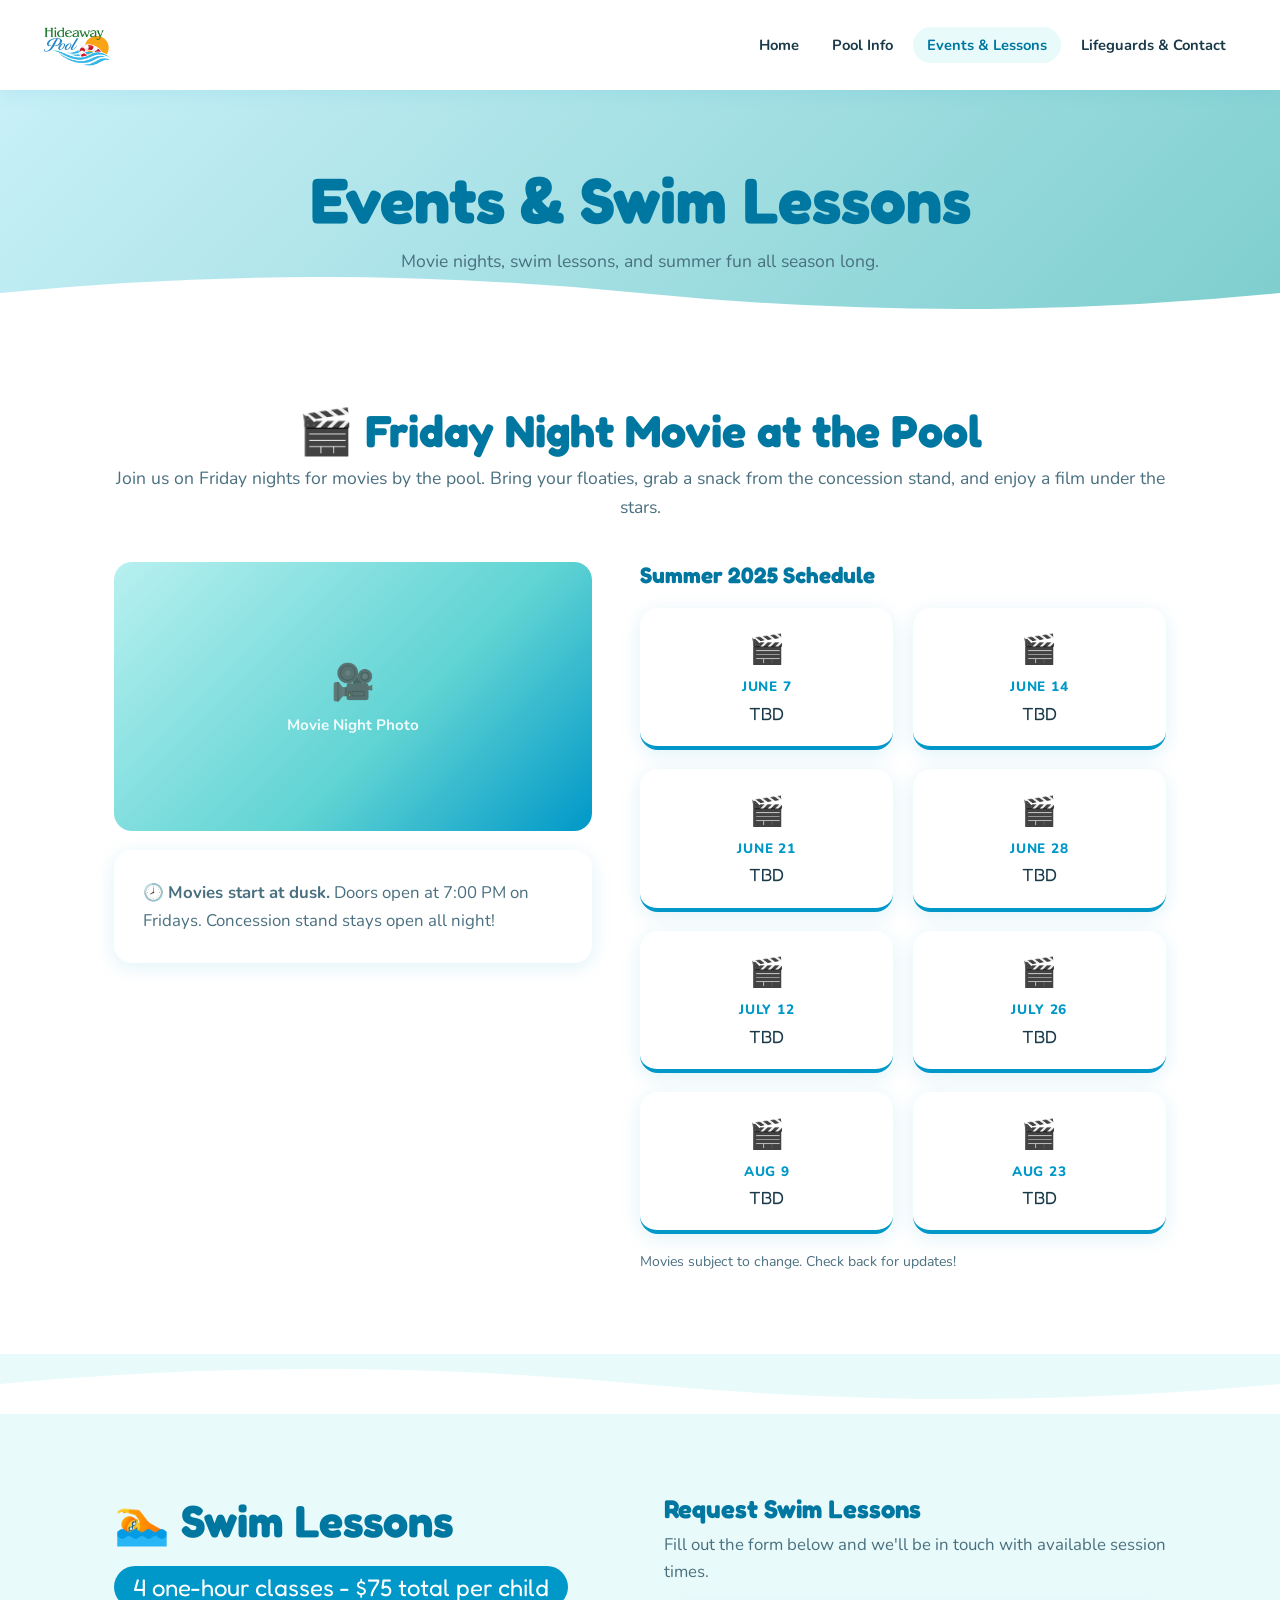
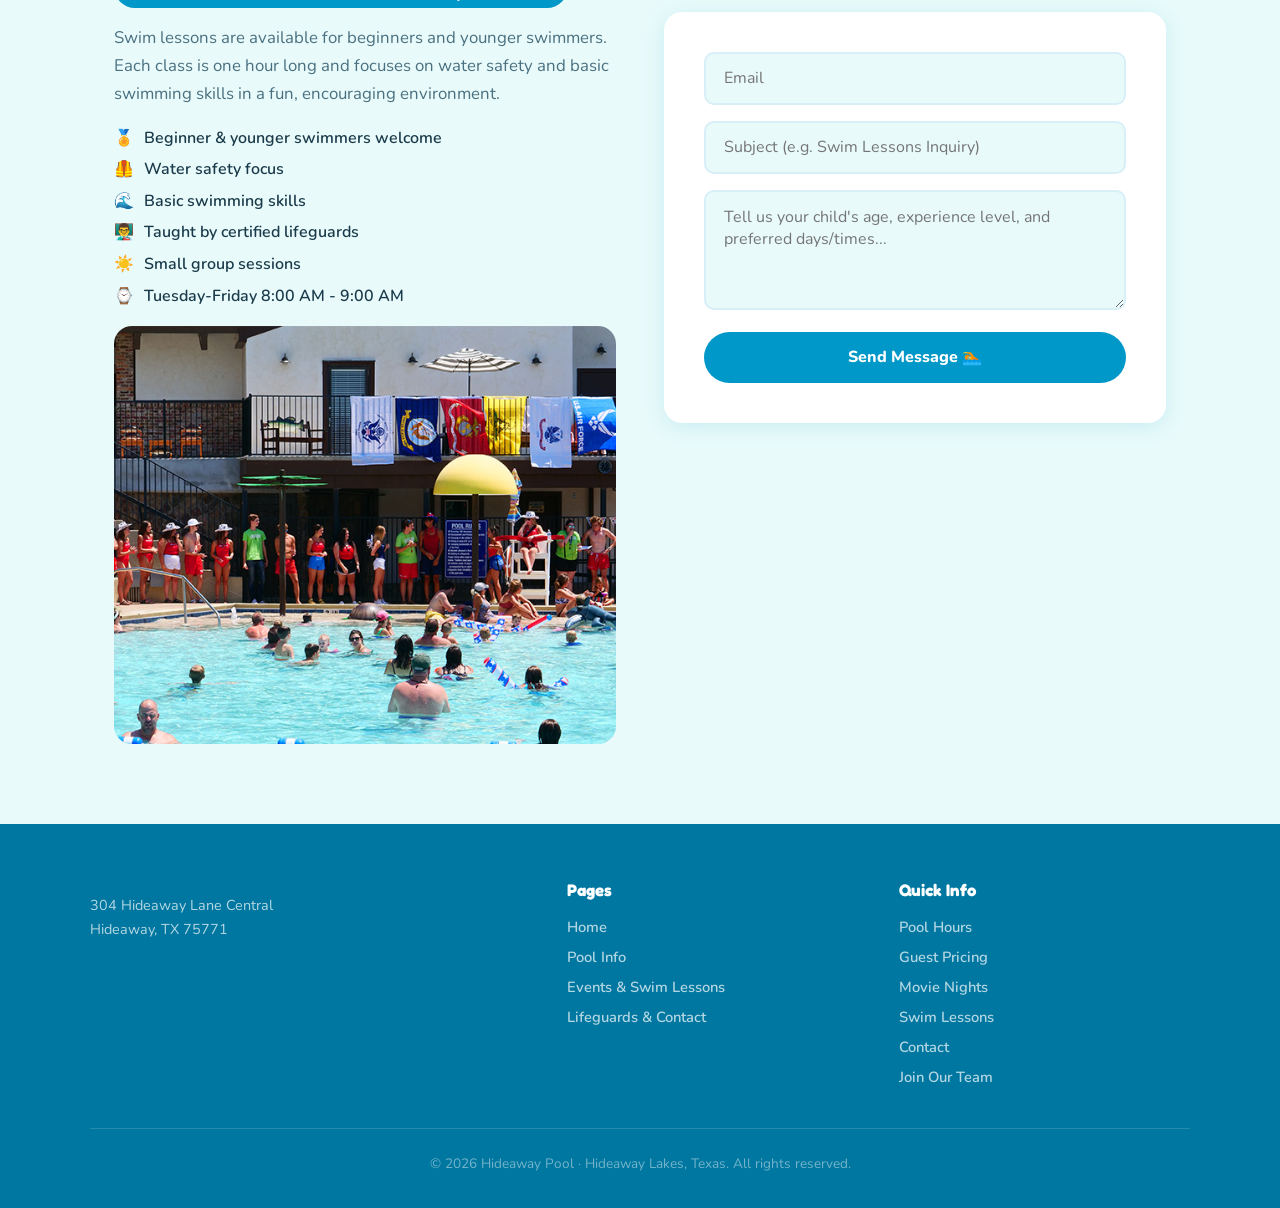
==== events.html @ 4a3ad5d7 "Update events.html" ====
<!DOCTYPE html>
<html lang="en">
<head>
  <meta charset="UTF-8" />
  <meta name="viewport" content="width=device-width, initial-scale=1.0" />
  <title>Events &amp; Swim Lessons – Hideaway Pool</title>
  <meta name="description" content="Friday movie nights, swim lessons, and summer events at Hideaway Pool." />
  <link rel="stylesheet" href="style.css" />
  <link rel="icon" type="image/png" href="images/hawlpoolfavicon.png" />
</head>
<body>

<!-- ══ NAVIGATION ══ -->
<nav class="navbar">
  <div class="nav-inner">
    <a href="index.html" class="nav-logo">
      <img src="images/hawlpoollogo.png" alt="Hideaway Pool" style="height:72px; width:auto; display:block;">
    </a>
    <ul class="nav-links">
      <li><a href="index.html">Home</a></li>
      <li><a href="pool-info.html">Pool Info</a></li>
      <li><a href="events.html">Events &amp; Lessons</a></li>
      <li><a href="lifeguards.html">Lifeguards &amp; Contact</a></li>
    </ul>
    <button class="nav-toggle" aria-label="Toggle menu">
      <span></span><span></span><span></span>
    </button>
  </div>
</nav>

<!-- ══ PAGE HERO ══ -->
<div class="page-hero">
  <h1>Events &amp; Swim Lessons</h1>
  <p>Movie nights, swim lessons, and summer fun all season long.</p>
</div>

<!-- ══ MOVIE NIGHTS ══ -->
<section class="section" id="movies">
  <div class="container">
    <div class="text-center">
      <h2 class="section-title fade-up">🎬 Friday Night Movie at the Pool</h2>
      <p class="section-sub fade-up">Join us on Friday nights for movies by the pool. Bring your floaties, grab a snack from the concession stand, and enjoy a film under the stars.</p>
    </div>

    <div class="two-col-grid" style="margin-top:2rem">
      <div class="fade-up">
        <div class="img-placeholder img-ph-md">
          <span class="ph-icon">🎥</span>
          <span class="ph-label">Movie Night Photo</span>
          <!-- <img src="images/movie-night.jpg" alt="Movie night at the pool"> -->
        </div>
        <div class="card" style="margin-top:1.2rem">
          <p>🕗 <strong>Movies start at dusk.</strong> Doors open at 7:00 PM on Fridays. Concession stand stays open all night!</p>
        </div>
      </div>
      <div class="fade-up">
        <h3 style="font-family:'Fredoka One',cursive; color:var(--sky-dark); margin-bottom:1.2rem">Summer 2025 Schedule</h3>
        <div class="movie-grid" style="grid-template-columns:1fr 1fr">
          <div class="movie-card">
            <div class="movie-icon">🎬</div>
            <div class="movie-date">June 7</div>
            <div class="movie-title">TBD</div>
          </div>
          <div class="movie-card">
            <div class="movie-icon">🎬</div>
            <div class="movie-date">June 14</div>
            <div class="movie-title">TBD</div>
          </div>
          <div class="movie-card">
            <div class="movie-icon">🎬</div>
            <div class="movie-date">June 21</div>
            <div class="movie-title">TBD</div>
          </div>
          <div class="movie-card">
            <div class="movie-icon">🎬</div>
            <div class="movie-date">June 28</div>
            <div class="movie-title">TBD</div>
          </div>
          <div class="movie-card">
            <div class="movie-icon">🎬</div>
            <div class="movie-date">July 12</div>
            <div class="movie-title">TBD</div>
          </div>
          <div class="movie-card">
            <div class="movie-icon">🎬</div>
            <div class="movie-date">July 26</div>
            <div class="movie-title">TBD</div>
          </div>
          <div class="movie-card">
            <div class="movie-icon">🎬</div>
            <div class="movie-date">Aug 9</div>
            <div class="movie-title">TBD</div>
          </div>
          <div class="movie-card">
            <div class="movie-icon">🎬</div>
            <div class="movie-date">Aug 23</div>
            <div class="movie-title">TBD</div>
          </div>
        </div>
        <p style="margin-top:1rem; font-size:0.88rem">Movies subject to change. Check back for updates!</p>
      </div>
    </div>
  </div>
</section>

<!-- ══ WAVE ══ -->
<div class="wave-divider">
  <svg viewBox="0 0 1200 60" xmlns="http://www.w3.org/2000/svg" preserveAspectRatio="none" style="height:60px; background:var(--aqua-pale)">
    <path d="M0 60 L0 30 Q300 0 600 30 Q900 60 1200 30 L1200 60Z" fill="white"/>
  </svg>
</div>

<!-- ══ SWIM LESSONS ══ -->
<section class="section section-alt" id="lessons">
  <div class="container">
    <div class="two-col-even">

      <div class="fade-up">
        <h2 class="section-title">🏊 Swim Lessons</h2>
        <div style="display:inline-block; background:var(--sky); color:#fff; font-family:'Fredoka One',cursive; font-size:1.5rem; padding:0.4rem 1.2rem; border-radius:50px; margin:0.8rem 0 1rem">4 one-hour classes - $75 total per child</div>
        <p>Swim lessons are available for beginners and younger swimmers. Each class is one hour long and focuses on water safety and basic swimming skills in a fun, encouraging environment.</p>
        <ul style="list-style:none; margin:1.2rem 0; display:flex; flex-direction:column; gap:0.6rem">
          <li style="display:flex; gap:0.6rem; font-weight:600; align-items:center"><span style="color:var(--sky)">🏅</span> Beginner &amp; younger swimmers welcome</li>
          <li style="display:flex; gap:0.6rem; font-weight:600; align-items:center"><span style="color:var(--sky)">🦺</span> Water safety focus</li>
          <li style="display:flex; gap:0.6rem; font-weight:600; align-items:center"><span style="color:var(--sky)">🌊</span> Basic swimming skills</li>
          <li style="display:flex; gap:0.6rem; font-weight:600; align-items:center"><span style="color:var(--sky)">👨‍🏫</span> Taught by certified lifeguards</li>
          <li style="display:flex; gap:0.6rem; font-weight:600; align-items:center"><span style="color:var(--sky)">☀️</span> Small group sessions</li>
          <li style="display:flex; gap:0.6rem; font-weight:600; align-items:center"><span style="color:var(--sky)">⌚</span> Tuesday-Friday 8:00 AM - 9:00 AM</li>
        </ul>
        <img src="images/LfGrdLinup1.jpg" alt="Lifeguards Lined Up" style="width:100%; border-radius:18px; display:block;">
      </div>

      <div class="fade-up">
        <h3 style="font-family:'Fredoka One',cursive; font-size:1.6rem; color:var(--sky-dark); margin-bottom:0.4rem">Request Swim Lessons</h3>
        <p style="margin-bottom:1.6rem">Fill out the form below and we'll be in touch with available session times.</p>
        <div class="form-wrap" style="max-width:100%; width:100%; margin-top:0">
          <form action="https://formbold.com/s/3LWZb" method="POST">
            <input type="email" placeholder="Email" name="email" required />
            <input type="text" placeholder="Subject (e.g. Swim Lessons Inquiry)" name="subject" />
            <textarea name="message" placeholder="Tell us your child's age, experience level, and preferred days/times..."></textarea>
            <button type="submit">Send Message 🏊</button>
          </form>
        </div>
      </div>

    </div>
  </div>
</section>

<!-- ══ FOOTER ══ -->
<footer>
  <div class="footer-inner">
    <div class="footer-brand">
      <div class="nav-logo">
        <div class="nav-logo-icon">🌊</div>
        <div class="nav-logo-text">
          Hideaway Pool
          <span>Hideaway Lakes, TX</span>
        </div>
      </div>
      <p>304 Hideaway Lane Central<br>Hideaway, TX 75771</p>
    </div>
    <div>
      <h4>Pages</h4>
      <ul>
        <li><a href="index.html">Home</a></li>
        <li><a href="pool-info.html">Pool Info</a></li>
        <li><a href="events.html">Events &amp; Swim Lessons</a></li>
        <li><a href="lifeguards.html">Lifeguards &amp; Contact</a></li>
      </ul>
    </div>
    <div>
      <h4>Quick Info</h4>
      <ul>
        <li><a href="pool-info.html#hours">Pool Hours</a></li>
        <li><a href="pool-info.html#pricing">Guest Pricing</a></li>
        <li><a href="events.html#movies">Movie Nights</a></li>
        <li><a href="events.html#lessons">Swim Lessons</a></li>
        <li><a href="lifeguards.html#reserve">Contact</a></li>
        <li><a href="lifeguard-apply.html">Join Our Team</a></li>
      </ul>
    </div>
  </div>
  <p class="footer-copy">&copy; 2026 Hideaway Pool · Hideaway Lakes, Texas. All rights reserved.</p>
</footer>

<script src="script.js"></script>
</body>
</html>
---- style.css ----
/* ===========================
   HIDEAWAY POOL — style.css
   =========================== */

@import url('https://fonts.googleapis.com/css2?family=Fredoka+One&family=Nunito:wght@400;600;700;800&display=swap');

/* ── CSS Variables ── */
:root {
  --sky: #0098c8;
  --sky-dark: #0077a0;
  --aqua: #5fd3d3;
  --aqua-light: #b8f0f0;
  --aqua-pale: #e8fafa;
  --white: #ffffff;
  --sand: #fff8e7;
  --sand-dark: #ffe9b0;
  --text: #1a3a4a;
  --text-light: #4a7080;
  --card-shadow: 0 4px 20px rgba(0,152,200,0.13);
  --radius: 18px;
  --radius-sm: 10px;
}

/* ── Reset ── */
*, *::before, *::after { box-sizing: border-box; margin: 0; padding: 0; }
html { scroll-behavior: smooth; }
body {
  font-family: 'Nunito', sans-serif;
  color: var(--text);
  background: var(--white);
  overflow-x: hidden;
}
img { max-width: 100%; display: block; }
a { text-decoration: none; color: inherit; }

/* ── Typography ── */
h1, h2, h3, h4 { font-family: 'Fredoka One', cursive; line-height: 1.2; }
h1 { font-size: clamp(2.4rem, 6vw, 4rem); }
h2 { font-size: clamp(1.8rem, 4vw, 2.8rem); }
h3 { font-size: 1.4rem; }
p { line-height: 1.65; color: var(--text-light); font-size: 1.05rem; }

/* ── Utilities ── */
.container { max-width: 1100px; margin: 0 auto; padding: 0 1.5rem; }
.section { padding: 5rem 0; }
.section-alt { background: var(--aqua-pale); }
.section-sand { background: var(--sand); }
.text-center { text-align: center; }
.section-title { margin-bottom: 0.4rem; color: var(--sky-dark); }
.section-sub { font-size: 1.1rem; margin-bottom: 2.5rem; color: var(--text-light); }
.btn {
  display: inline-block;
  padding: 0.75rem 1.8rem;
  border-radius: 50px;
  font-family: 'Nunito', sans-serif;
  font-weight: 800;
  font-size: 1rem;
  cursor: pointer;
  transition: transform 0.18s, box-shadow 0.18s;
  border: none;
}
.btn:hover { transform: translateY(-2px); box-shadow: 0 6px 20px rgba(0,152,200,0.3); }
.btn-primary { background: var(--sky); color: #fff; }
.btn-secondary { background: var(--white); color: var(--sky); border: 2.5px solid var(--sky); }
.btn-gold { background: #ffcc3d; color: var(--text); }

/* ── NAV ── */
.navbar {
  position: sticky;
  top: 0;
  z-index: 100;
  background: rgba(255,255,255,0.97);
  backdrop-filter: blur(10px);
  box-shadow: 0 2px 18px rgba(0,152,200,0.10);
  padding: 0 2rem;
}
.nav-inner {
  max-width: 1200px;
  margin: 0 auto;
  display: flex;
  align-items: center;
  justify-content: space-between;
  height: 90px;
  gap: 1rem;
}
.nav-logo {
  display: flex;
  align-items: center;
  flex-shrink: 0;
}
.nav-logo img {
  height: 72px;
  width: auto;
  display: block;
}
.nav-logo-text { display: none; }
.nav-logo-icon { display: none; }
.nav-links {
  display: flex;
  list-style: none;
  gap: 0.3rem;
  align-items: center;
  flex-wrap: nowrap;
  flex-shrink: 1;
  min-width: 0;
}
.nav-links a {
  padding: 0.5rem 0.9rem;
  border-radius: 50px;
  font-weight: 700;
  font-size: 0.92rem;
  color: var(--text);
  transition: background 0.15s, color 0.15s;
  white-space: nowrap;
}
.nav-links a:hover, .nav-links a.active { background: var(--aqua-pale); color: var(--sky-dark); }
.nav-toggle {
  display: none;
  flex-direction: column;
  gap: 5px;
  background: none;
  border: none;
  cursor: pointer;
  padding: 8px;
  flex-shrink: 0;
}
.nav-toggle span {
  display: block;
  width: 26px;
  height: 2.5px;
  background: var(--sky-dark);
  border-radius: 2px;
  transition: all 0.25s;
}
  border-radius: 2px;
  transition: all 0.25s;
}

/* ── HERO ── */
.hero {
  position: relative;
  min-height: 88vh;
  display: flex;
  align-items: center;
  overflow: hidden;
  background: linear-gradient(150deg, #e0f7ff 0%, #b8f0f0 40%, #7ecece 100%);
}
.hero-bg-circles {
  position: absolute;
  inset: 0;
  pointer-events: none;
  overflow: hidden;
}
.hero-bg-circles::before {
  content: '';
  position: absolute;
  width: 600px; height: 600px;
  background: radial-gradient(circle, rgba(255,255,255,0.5) 0%, transparent 70%);
  top: -150px; right: -100px;
  border-radius: 50%;
}
.hero-bg-circles::after {
  content: '';
  position: absolute;
  width: 400px; height: 400px;
  background: radial-gradient(circle, rgba(0,152,200,0.12) 0%, transparent 70%);
  bottom: -80px; left: -80px;
  border-radius: 50%;
}
.hero-content {
  position: relative;
  z-index: 2;
  display: grid;
  grid-template-columns: 1fr 1fr;
  gap: 3rem;
  align-items: center;
  max-width: 1100px;
  margin: 0 auto;
  padding: 4rem 1.5rem;
  width: 100%;
}
.hero-text { }
.hero-badge {
  display: inline-block;
  background: var(--sky);
  color: #fff;
  font-weight: 800;
  font-size: 0.82rem;
  letter-spacing: 0.08em;
  text-transform: uppercase;
  padding: 0.35rem 1rem;
  border-radius: 50px;
  margin-bottom: 1.2rem;
}
.hero-text h1 { color: var(--sky-dark); margin-bottom: 1rem; }
.hero-text p { font-size: 1.15rem; margin-bottom: 2rem; max-width: 420px; }
.hero-btns { display: flex; gap: 1rem; flex-wrap: wrap; }
.hero-image-wrap {
  position: relative;
}
.hero-img-placeholder {
  width: 100%;
  aspect-ratio: 4/3;
  background: linear-gradient(135deg, #7ecece 0%, #0098c8 100%);
  border-radius: var(--radius);
  box-shadow: 0 20px 60px rgba(0,120,180,0.25);
  display: flex;
  flex-direction: column;
  align-items: center;
  justify-content: center;
  gap: 0.8rem;
  color: #fff;
  font-size: 1rem;
  font-weight: 700;
  overflow: hidden;
  position: relative;
}
.hero-img-placeholder .ph-icon { font-size: 3rem; opacity: 0.7; }
.hero-img-placeholder .ph-label { opacity: 0.85; }
.wave-badge {
  position: absolute;
  bottom: -12px; right: -12px;
  background: #ffcc3d;
  border-radius: var(--radius-sm);
  padding: 0.7rem 1rem;
  font-family: 'Fredoka One', cursive;
  font-size: 1rem;
  color: var(--text);
  box-shadow: 0 4px 15px rgba(0,0,0,0.12);
  line-height: 1.3;
  text-align: center;
}

/* ── IMAGE PLACEHOLDER ── */
.img-placeholder {
  width: 100%;
  border-radius: var(--radius);
  background: linear-gradient(135deg, #b8f0f0 0%, #5fd3d3 60%, #0098c8 100%);
  display: flex;
  flex-direction: column;
  align-items: center;
  justify-content: center;
  gap: 0.6rem;
  color: #fff;
  font-weight: 700;
  font-size: 0.95rem;
  text-align: center;
  padding: 2rem 1rem;
}
.img-placeholder .ph-icon { font-size: 2.2rem; opacity: 0.75; }
.img-placeholder .ph-label { opacity: 0.9; }
.img-ph-sm { aspect-ratio: 4/3; }
.img-ph-md { aspect-ratio: 16/9; }
.img-ph-tall { aspect-ratio: 3/4; }
.img-ph-wide { aspect-ratio: 21/9; }
.img-ph-square { aspect-ratio: 1/1; }
.img-ph-person {
  background: linear-gradient(135deg, #c8e8f0 0%, #7ecece 100%);
}

/* ── CARDS ── */
.card {
  background: var(--white);
  border-radius: var(--radius);
  box-shadow: var(--card-shadow);
  padding: 1.8rem;
  transition: transform 0.2s, box-shadow 0.2s;
}
.card:hover { transform: translateY(-4px); box-shadow: 0 8px 30px rgba(0,152,200,0.18); }

/* ── FEATURE CARDS ── */
.features-grid {
  display: flex;
  flex-wrap: wrap;
  justify-content: center;
  gap: 1.2rem;
}
.feature-card {
  background: var(--white);
  border-radius: var(--radius);
  box-shadow: var(--card-shadow);
  padding: 1.6rem 1rem;
  text-align: center;
  transition: transform 0.2s;
  /* 4 per row on desktop: (100% - 3 gaps) / 4 */
  flex: 0 0 calc(25% - 0.9rem);
  min-width: 140px;
  max-width: 220px;
}
.feature-card:hover { transform: translateY(-5px); }
.feature-icon {
  font-size: 2.4rem;
  margin-bottom: 0.8rem;
}
.feature-card h4 {
  font-family: 'Nunito', sans-serif;
  font-weight: 800;
  font-size: 0.95rem;
  color: var(--sky-dark);
}

/* ── PHOTO GRID ── */
.photo-grid-3 {
  display: grid;
  grid-template-columns: repeat(3, 1fr);
  gap: 1.4rem;
}

/* ── ABOUT SECTION ── */
.about-grid {
  display: grid;
  grid-template-columns: 1fr 1.2fr;
  gap: 3rem;
  align-items: center;
}
.about-text p { margin-bottom: 1rem; }

/* About photo grid — replaces inline styles */
.about-photo-grid {
  display: grid;
  grid-template-columns: 1fr 1fr;
  gap: 1rem;
  min-width: 0;
}
.about-photo-wide {
  grid-column: 1 / -1;
  aspect-ratio: 16 / 7;
}

/* ── ADULT POOL ── */
.adult-pool-grid {
  display: grid;
  grid-template-columns: 1fr 1fr;
  gap: 3rem;
  align-items: center;
}
.adult-pool-badge {
  display: inline-block;
  background: var(--sky-dark);
  color: #fff;
  font-weight: 800;
  font-size: 0.82rem;
  letter-spacing: 0.08em;
  text-transform: uppercase;
  padding: 0.35rem 1rem;
  border-radius: 50px;
}
.adult-pool-chips {
  display: flex;
  flex-wrap: wrap;
  gap: 0.6rem;
  margin-top: 1.4rem;
}
.chip {
  background: var(--white);
  border: 2px solid var(--aqua);
  border-radius: 50px;
  padding: 0.35rem 0.9rem;
  font-size: 0.88rem;
  font-weight: 700;
  color: var(--sky-dark);
  white-space: nowrap;
}

/* ── WAVE DIVIDER ── */
.wave-divider {
  line-height: 0;
  overflow: hidden;
}
.wave-divider svg { display: block; width: 100%; }

/* ── HOURS TABLE ── */
.hours-table {
  width: 100%;
  border-collapse: separate;
  border-spacing: 0;
  border-radius: var(--radius);
  overflow: hidden;
  box-shadow: var(--card-shadow);
}
.hours-table th {
  background: var(--sky);
  color: #fff;
  font-family: 'Fredoka One', cursive;
  font-size: 1.1rem;
  padding: 1rem 1.5rem;
  text-align: left;
}
.hours-table td {
  padding: 0.9rem 1.5rem;
  font-weight: 600;
  border-bottom: 1px solid var(--aqua-pale);
  background: #fff;
}
.hours-table tr:last-child td { border-bottom: none; }
.hours-table tr:nth-child(even) td { background: var(--aqua-pale); }
.hours-table .day-col { color: var(--text); font-weight: 700; }
.hours-table .time-col { color: var(--sky-dark); }

/* ── PRICING CARDS ── */
.pricing-grid {
  display: grid;
  grid-template-columns: repeat(auto-fit, minmax(200px, 1fr));
  gap: 1.4rem;
}
.price-card {
  background: var(--white);
  border-radius: var(--radius);
  box-shadow: var(--card-shadow);
  padding: 2rem 1.5rem;
  text-align: center;
  border-top: 5px solid var(--aqua);
}
.price-card.featured { border-top-color: var(--sky); }
.price-card .price-amount {
  font-family: 'Fredoka One', cursive;
  font-size: 2.4rem;
  color: var(--sky-dark);
  line-height: 1;
  margin: 0.6rem 0 0.3rem;
}
.price-card .price-label {
  font-weight: 800;
  font-size: 1rem;
  color: var(--text);
}
.price-card .price-note {
  font-size: 0.88rem;
  color: var(--text-light);
  margin-top: 0.4rem;
}
.price-icon { font-size: 2rem; margin-bottom: 0.4rem; }

/* ── CONCESSION MENU ── */
.menu-grid {
  display: grid;
  grid-template-columns: repeat(auto-fit, minmax(240px, 1fr));
  gap: 1.5rem;
}
.menu-card {
  background: var(--white);
  border-radius: var(--radius);
  box-shadow: var(--card-shadow);
  overflow: hidden;
}
.menu-card-header {
  background: var(--sky);
  color: #fff;
  padding: 1rem 1.5rem;
  font-family: 'Fredoka One', cursive;
  font-size: 1.3rem;
  display: flex;
  align-items: center;
  gap: 0.6rem;
}
.menu-items { padding: 0.8rem 1.5rem 1.2rem; }
.menu-item {
  display: flex;
  justify-content: space-between;
  align-items: center;
  padding: 0.6rem 0;
  border-bottom: 1px solid var(--aqua-pale);
  font-size: 0.97rem;
}
.menu-item:last-child { border-bottom: none; }
.menu-item .item-name { font-weight: 600; color: var(--text); }
.menu-item .item-price { font-weight: 800; color: var(--sky-dark); }

/* ── MAP ── */
.map-wrap {
  border-radius: var(--radius);
  overflow: hidden;
  box-shadow: var(--card-shadow);
  height: 380px;
}
.map-wrap iframe { width: 100%; height: 100%; border: none; }

/* ── SEASON BANNER ── */
.season-grid {
  display: grid;
  grid-template-columns: 1fr 1fr;
  gap: 1.2rem;
}
.season-card {
  background: var(--sky);
  color: #fff;
  border-radius: var(--radius);
  padding: 1.8rem;
  text-align: center;
}
.season-card.close { background: var(--aqua); color: var(--sky-dark); }
.season-card .s-label { font-size: 0.88rem; font-weight: 700; text-transform: uppercase; letter-spacing: 0.07em; opacity: 0.85; }
.season-card .s-date { font-family: 'Fredoka One', cursive; font-size: 1.6rem; margin-top: 0.4rem; }

/* ── MOVIE SCHEDULE ── */
.movie-grid {
  display: grid;
  grid-template-columns: repeat(auto-fit, minmax(200px, 1fr));
  gap: 1.2rem;
}
.movie-card {
  background: #fff;
  border-radius: var(--radius);
  box-shadow: var(--card-shadow);
  padding: 1.4rem;
  text-align: center;
  border-bottom: 4px solid var(--sky);
}
.movie-date {
  font-size: 0.85rem;
  font-weight: 800;
  color: var(--sky);
  text-transform: uppercase;
  letter-spacing: 0.06em;
  margin-bottom: 0.4rem;
}
.movie-title {
  font-family: 'Fredoka One', cursive;
  font-size: 1.1rem;
  color: var(--text);
}
.movie-icon { font-size: 1.8rem; margin-bottom: 0.5rem; }

/* ── FORMS ── */
.form-wrap {
  max-width: 560px;
  margin: 0 auto;
}
.form-wrap form {
  background: var(--white);
  border-radius: var(--radius);
  box-shadow: var(--card-shadow);
  padding: 2.5rem;
}
.form-wrap input,
.form-wrap textarea {
  width: 100%;
  padding: 0.85rem 1.1rem;
  border: 2px solid #d8eff8;
  border-radius: var(--radius-sm);
  font-family: 'Nunito', sans-serif;
  font-size: 1rem;
  color: var(--text);
  background: var(--aqua-pale);
  margin-bottom: 1rem;
  transition: border-color 0.15s;
  outline: none;
}
.form-wrap input:focus,
.form-wrap textarea:focus { border-color: var(--sky); background: #fff; }
.form-wrap textarea { min-height: 120px; resize: vertical; }
.form-wrap button[type="submit"] {
  width: 100%;
  padding: 0.9rem;
  background: var(--sky);
  color: #fff;
  font-family: 'Nunito', sans-serif;
  font-weight: 800;
  font-size: 1rem;
  border: none;
  border-radius: 50px;
  cursor: pointer;
  transition: background 0.18s, transform 0.18s;
}
.form-wrap button[type="submit"]:hover { background: var(--sky-dark); transform: translateY(-2px); }

/* ── LIFEGUARD SECTION ── */
.lg-hero {
  display: grid;
  grid-template-columns: 1.3fr 1fr;
  gap: 3rem;
  align-items: center;
}
.lg-benefits {
  list-style: none;
  display: flex;
  flex-direction: column;
  gap: 0.7rem;
  margin: 1.5rem 0 2rem;
}
.lg-benefits li {
  display: flex;
  align-items: center;
  gap: 0.7rem;
  font-weight: 600;
  color: var(--text);
  font-size: 1.02rem;
}
.lg-benefits li::before {
  content: '✓';
  display: flex;
  align-items: center;
  justify-content: center;
  width: 24px; height: 24px;
  border-radius: 50%;
  background: var(--sky);
  color: #fff;
  font-size: 0.8rem;
  flex-shrink: 0;
}

/* ── MANAGER CARDS ── */
.managers-grid {
  display: grid;
  grid-template-columns: repeat(auto-fit, minmax(260px, 1fr));
  gap: 1.8rem;
}
.manager-card {
  background: var(--white);
  border-radius: var(--radius);
  box-shadow: var(--card-shadow);
  overflow: hidden;
  text-align: center;
}
.manager-photo { width: 100%; aspect-ratio: 1/1; }
.manager-info { padding: 1.5rem; }
.manager-info h3 {
  font-family: 'Fredoka One', cursive;
  font-size: 1.4rem;
  color: var(--sky-dark);
  margin-bottom: 0.2rem;
}
.manager-role {
  font-size: 0.88rem;
  font-weight: 800;
  color: var(--sky);
  text-transform: uppercase;
  letter-spacing: 0.06em;
  margin-bottom: 0.8rem;
}
.manager-info p { font-size: 0.95rem; }

/* ── INFO GRID (location+hours) ── */
.info-2col {
  display: grid;
  grid-template-columns: 1fr 1fr;
  gap: 2rem;
}

/* ── PAGE HERO ── */
.page-hero {
  background: linear-gradient(135deg, #c8f0f8 0%, #7ecece 100%);
  padding: 4.5rem 1.5rem 3rem;
  text-align: center;
  position: relative;
  overflow: hidden;
}
.page-hero::after {
  content: '';
  position: absolute;
  bottom: -1px; left: 0; right: 0;
  height: 60px;
  background: url("data:image/svg+xml,%3Csvg xmlns='http://www.w3.org/2000/svg' viewBox='0 0 1200 60'%3E%3Cpath d='M0 60 L0 30 Q300 0 600 30 Q900 60 1200 30 L1200 60Z' fill='white'/%3E%3C/svg%3E") no-repeat bottom center / cover;
}
.page-hero h1 { color: var(--sky-dark); margin-bottom: 0.5rem; }
.page-hero p { font-size: 1.1rem; max-width: 500px; margin: 0 auto; }

/* ── FOOTER ── */
footer {
  background: var(--sky-dark);
  color: rgba(255,255,255,0.88);
  padding: 3.5rem 1.5rem 2rem;
}
.footer-inner {
  max-width: 1100px;
  margin: 0 auto;
  display: grid;
  grid-template-columns: 1.5fr 1fr 1fr;
  gap: 2.5rem;
  padding-bottom: 2.5rem;
  border-bottom: 1px solid rgba(255,255,255,0.15);
  margin-bottom: 1.5rem;
}
.footer-brand .nav-logo-text { color: #fff; }
.footer-brand .nav-logo-text span { color: rgba(255,255,255,0.6); }
.footer-brand p {
  margin-top: 0.8rem;
  font-size: 0.9rem;
  color: rgba(255,255,255,0.7);
  line-height: 1.7;
}
footer h4 {
  font-family: 'Fredoka One', cursive;
  font-size: 1.05rem;
  color: #fff;
  margin-bottom: 1rem;
}
footer ul { list-style: none; display: flex; flex-direction: column; gap: 0.5rem; }
footer ul a {
  color: rgba(255,255,255,0.7);
  font-size: 0.92rem;
  font-weight: 600;
  transition: color 0.15s;
}
footer ul a:hover { color: var(--aqua-light); }
.footer-copy {
  max-width: 1100px;
  margin: 0 auto;
  text-align: center;
  font-size: 0.85rem;
  color: rgba(255,255,255,0.45);
}

/* ── SCROLL ANIMATIONS ── */
.fade-up {
  opacity: 0;
  transform: translateY(30px);
  transition: opacity 0.55s ease, transform 0.55s ease;
}
.fade-up.visible { opacity: 1; transform: translateY(0); }
.fade-up:nth-child(2) { transition-delay: 0.08s; }
.fade-up:nth-child(3) { transition-delay: 0.16s; }
.fade-up:nth-child(4) { transition-delay: 0.24s; }
.fade-up:nth-child(5) { transition-delay: 0.32s; }
.fade-up:nth-child(6) { transition-delay: 0.40s; }

/* ── RESPONSIVE ── */

/* Prevent anything from bleeding off-screen */
body { overflow-x: hidden; }
.container { width: 100%; }

/* Fix form inputs so placeholder text never wraps */
.form-wrap input,
.form-wrap textarea {
  min-width: 0;
  width: 100%;
}

/* Named grid classes for event/lesson sections (used inline in HTML) */
.two-col-grid {
  display: grid;
  grid-template-columns: 1fr 1.1fr;
  gap: 3rem;
  align-items: start;
}
.two-col-even {
  display: grid;
  grid-template-columns: 1fr 1fr;
  gap: 3rem;
  align-items: start;
}

@media (max-width: 900px) {
  .hero-content { grid-template-columns: 1fr; text-align: center; }
  .hero-btns { justify-content: center; }
  .hero-text p { max-width: 100%; }
  .about-grid { grid-template-columns: 1fr; }
  .adult-pool-grid { grid-template-columns: 1fr; }
  .lg-hero { grid-template-columns: 1fr; }
  .info-2col { grid-template-columns: 1fr; }
  .photo-grid-3 { grid-template-columns: 1fr 1fr; }
  .footer-inner { grid-template-columns: 1fr 1fr; }
  .season-grid { grid-template-columns: 1fr 1fr; }
  .two-col-grid { grid-template-columns: 1fr; gap: 2rem; }
  .two-col-even { grid-template-columns: 1fr; gap: 2rem; }
  .managers-grid { grid-template-columns: 1fr 1fr; }
}

@media (max-width: 640px) {
  /* Nav — logo left, hamburger right, one line */
  .nav-inner {
    height: 80px;
    padding: 0;
  }
  .nav-links {
    display: none;
    flex-direction: column;
    position: absolute;
    top: 80px; left: 0; right: 0;
    background: #fff;
    padding: 1rem 1.5rem;
    box-shadow: 0 8px 20px rgba(0,0,0,0.08);
    gap: 0.2rem;
    z-index: 99;
  }
  .nav-links.open { display: flex; }
  .nav-toggle {
    display: flex;
    margin-left: auto;
  }

  /* Typography */
  h1 { font-size: 2rem; }
  h2 { font-size: 1.6rem; }

  /* Layout */
  .hero-content { padding: 2.5rem 1rem; }
  .section { padding: 3rem 0; }
  .container { padding: 0 1rem; }

  /* Grids → single column */
  .about-grid { grid-template-columns: 1fr; }
  .about-photo-grid { grid-template-columns: 1fr 1fr; } /* keep 2-col on small phones, they're small squares */
  .adult-pool-grid { grid-template-columns: 1fr; }
  .photo-grid-3 { grid-template-columns: 1fr; }
  .footer-inner { grid-template-columns: 1fr; gap: 1.8rem; }
  .season-grid { grid-template-columns: 1fr; }
  .managers-grid { grid-template-columns: 1fr; }
  .pricing-grid { grid-template-columns: 1fr; }
  .menu-grid { grid-template-columns: 1fr; }
  .movie-grid { grid-template-columns: 1fr 1fr !important; }
  .features-grid { gap: 1rem; }
  .feature-card { flex: 0 0 calc(50% - 0.5rem); max-width: none; }
  .two-col-grid { grid-template-columns: 1fr !important; gap: 1.8rem; }
  .two-col-even { grid-template-columns: 1fr !important; gap: 1.8rem; }

  /* Chips wrap nicely already, just ensure font size is ok */
  .chip { font-size: 0.82rem; }

  /* Hours table — allow text to wrap */
  .hours-table th,
  .hours-table td { padding: 0.75rem 1rem; font-size: 0.92rem; }

  /* Map */
  .map-wrap { height: 260px; }

  /* Forms */
  .form-wrap form { padding: 1.5rem; }
  .form-wrap input,
  .form-wrap textarea { font-size: 16px; } /* prevents iOS zoom on focus */

  /* Hero wave badge */
  .wave-badge { font-size: 0.85rem; padding: 0.5rem 0.75rem; }

  /* Page hero */
  .page-hero { padding: 3rem 1rem 2.5rem; }

  /* Footer */
  footer { padding: 2.5rem 1rem 1.5rem; }
}

/* Desktop Layout Fix */
@media (min-width: 768px) {
  .features-row {
    display: contents;
  }
}
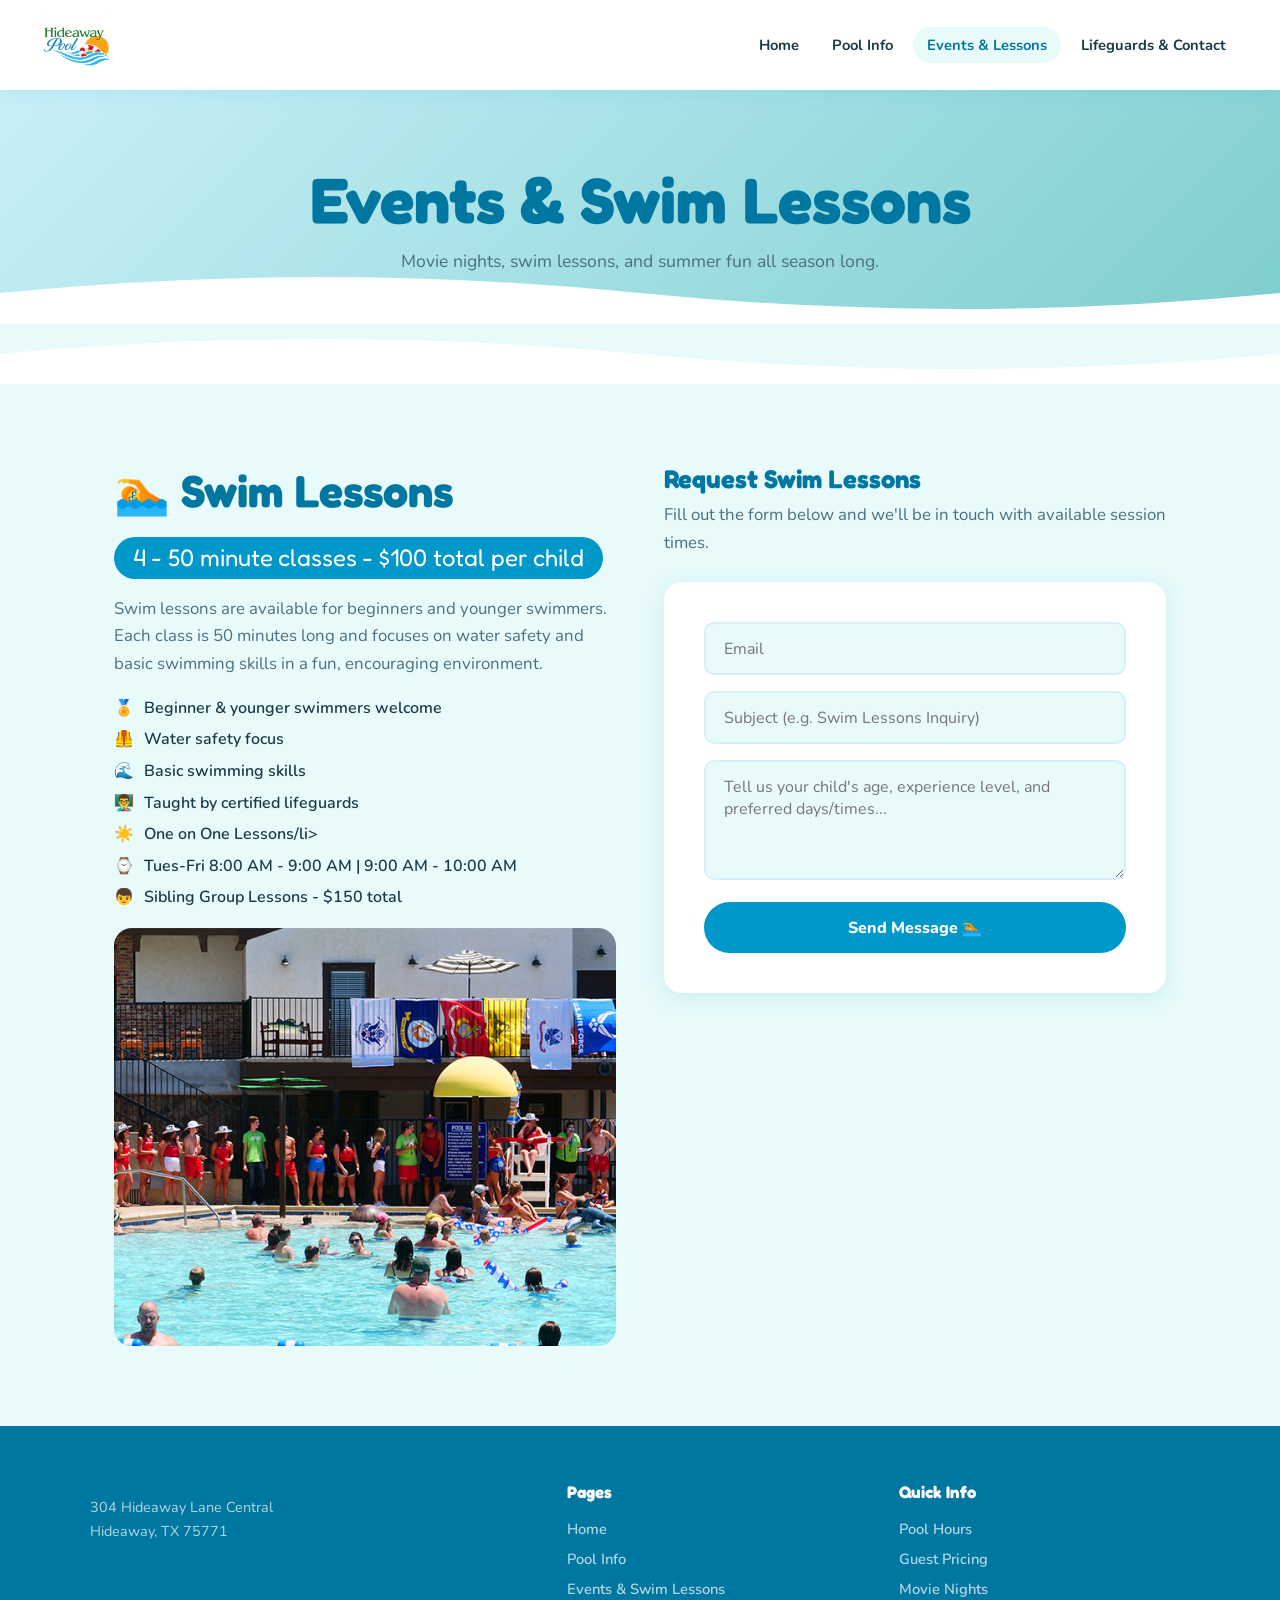
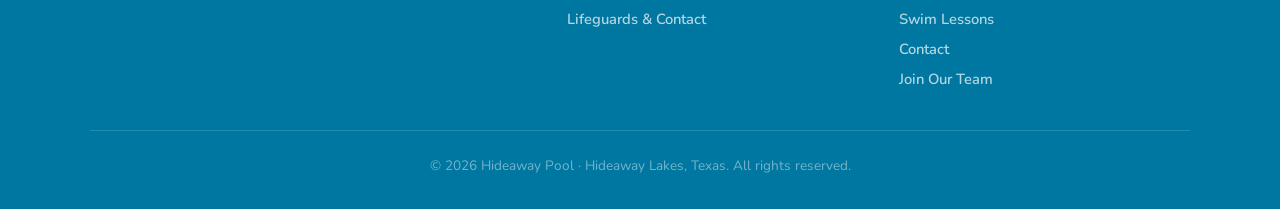
==== commit 7c0f53da: "Update events.html" ====
--- a/events.html
+++ b/events.html
@@ -33,8 +33,10 @@
   <h1>Events &amp; Swim Lessons</h1>
   <p>Movie nights, swim lessons, and summer fun all season long.</p>
 </div>
+  
 
-<!-- ══ MOVIE NIGHTS ══ -->
+<!--  NOT IN USE
+  
 <section class="section" id="movies">
   <div class="container">
     <div class="text-center">
@@ -46,8 +48,8 @@
       <div class="fade-up">
         <div class="img-placeholder img-ph-md">
           <span class="ph-icon">🎥</span>
-          <span class="ph-label">Movie Night Photo</span>
-          <!-- <img src="images/movie-night.jpg" alt="Movie night at the pool"> -->
+          <span class="ph-label">Movie Night Photo</span
+
         </div>
         <div class="card" style="margin-top:1.2rem">
           <p>🕗 <strong>Movies start at dusk.</strong> Doors open at 7:00 PM on Fridays. Concession stand stays open all night!</p>
@@ -102,7 +104,10 @@
     </div>
   </div>
 </section>
+    
+    NOT IN USE -->
 
+  
 <!-- ══ WAVE ══ -->
 <div class="wave-divider">
   <svg viewBox="0 0 1200 60" xmlns="http://www.w3.org/2000/svg" preserveAspectRatio="none" style="height:60px; background:var(--aqua-pale)">
@@ -117,15 +122,16 @@
 
       <div class="fade-up">
         <h2 class="section-title">🏊 Swim Lessons</h2>
-        <div style="display:inline-block; background:var(--sky); color:#fff; font-family:'Fredoka One',cursive; font-size:1.5rem; padding:0.4rem 1.2rem; border-radius:50px; margin:0.8rem 0 1rem">4 one-hour classes - $75 total per child</div>
-        <p>Swim lessons are available for beginners and younger swimmers. Each class is one hour long and focuses on water safety and basic swimming skills in a fun, encouraging environment.</p>
+        <div style="display:inline-block; background:var(--sky); color:#fff; font-family:'Fredoka One',cursive; font-size:1.5rem; padding:0.4rem 1.2rem; border-radius:50px; margin:0.8rem 0 1rem">4 - 50 minute classes - $100 total per child</div>
+        <p>Swim lessons are available for beginners and younger swimmers. Each class is 50 minutes long and focuses on water safety and basic swimming skills in a fun, encouraging environment.</p>
         <ul style="list-style:none; margin:1.2rem 0; display:flex; flex-direction:column; gap:0.6rem">
           <li style="display:flex; gap:0.6rem; font-weight:600; align-items:center"><span style="color:var(--sky)">🏅</span> Beginner &amp; younger swimmers welcome</li>
           <li style="display:flex; gap:0.6rem; font-weight:600; align-items:center"><span style="color:var(--sky)">🦺</span> Water safety focus</li>
           <li style="display:flex; gap:0.6rem; font-weight:600; align-items:center"><span style="color:var(--sky)">🌊</span> Basic swimming skills</li>
           <li style="display:flex; gap:0.6rem; font-weight:600; align-items:center"><span style="color:var(--sky)">👨‍🏫</span> Taught by certified lifeguards</li>
-          <li style="display:flex; gap:0.6rem; font-weight:600; align-items:center"><span style="color:var(--sky)">☀️</span> Small group sessions</li>
-          <li style="display:flex; gap:0.6rem; font-weight:600; align-items:center"><span style="color:var(--sky)">⌚</span> Tuesday-Friday 8:00 AM - 9:00 AM</li>
+          <li style="display:flex; gap:0.6rem; font-weight:600; align-items:center"><span style="color:var(--sky)">☀️</span> One on One Lessons/li>
+          <li style="display:flex; gap:0.6rem; font-weight:600; align-items:center"><span style="color:var(--sky)">⌚</span> Tues-Fri 8:00 AM - 9:00 AM | 9:00 AM - 10:00 AM</li>
+          <li style="display:flex; gap:0.6rem; font-weight:600; align-items:center"><span style="color:var(--sky)">👦</span> Sibling Group Lessons - $150 total</li>
         </ul>
         <img src="images/LfGrdLinup1.jpg" alt="Lifeguards Lined Up" style="width:100%; border-radius:18px; display:block;">
       </div>
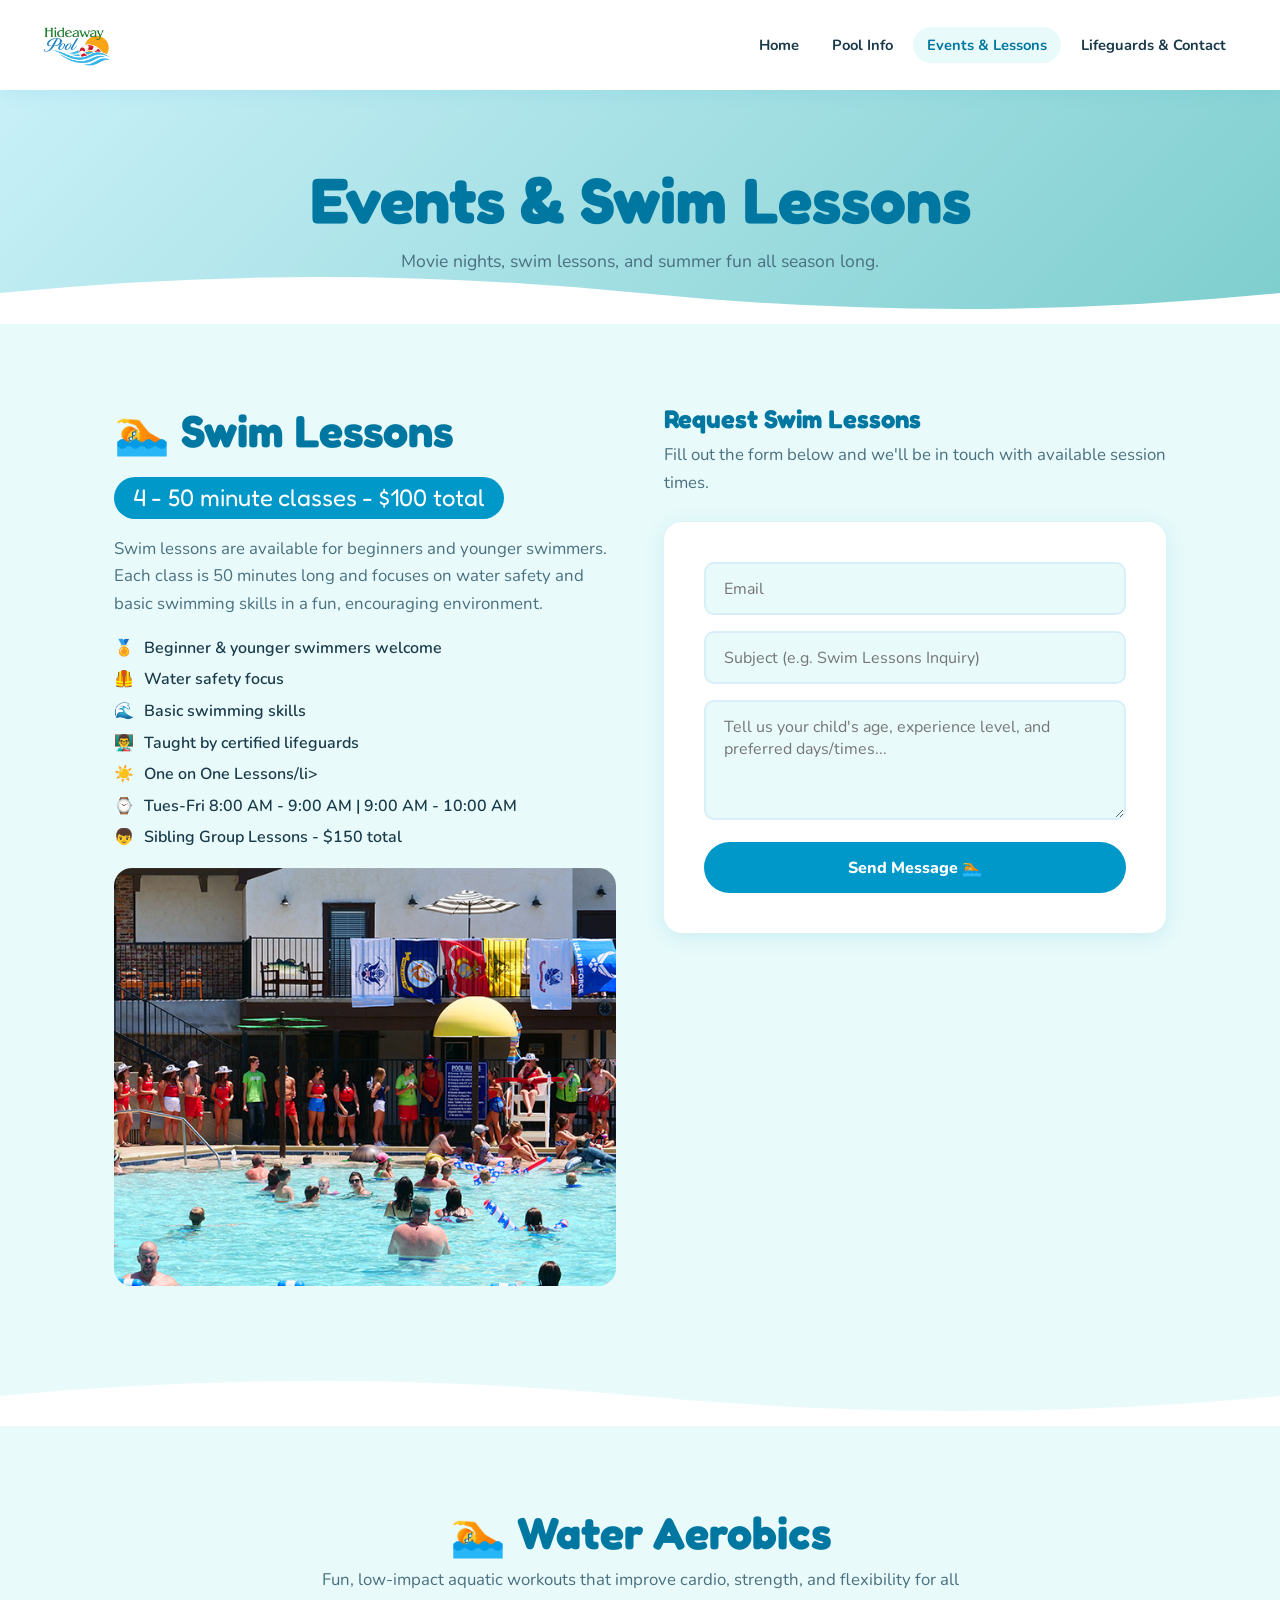
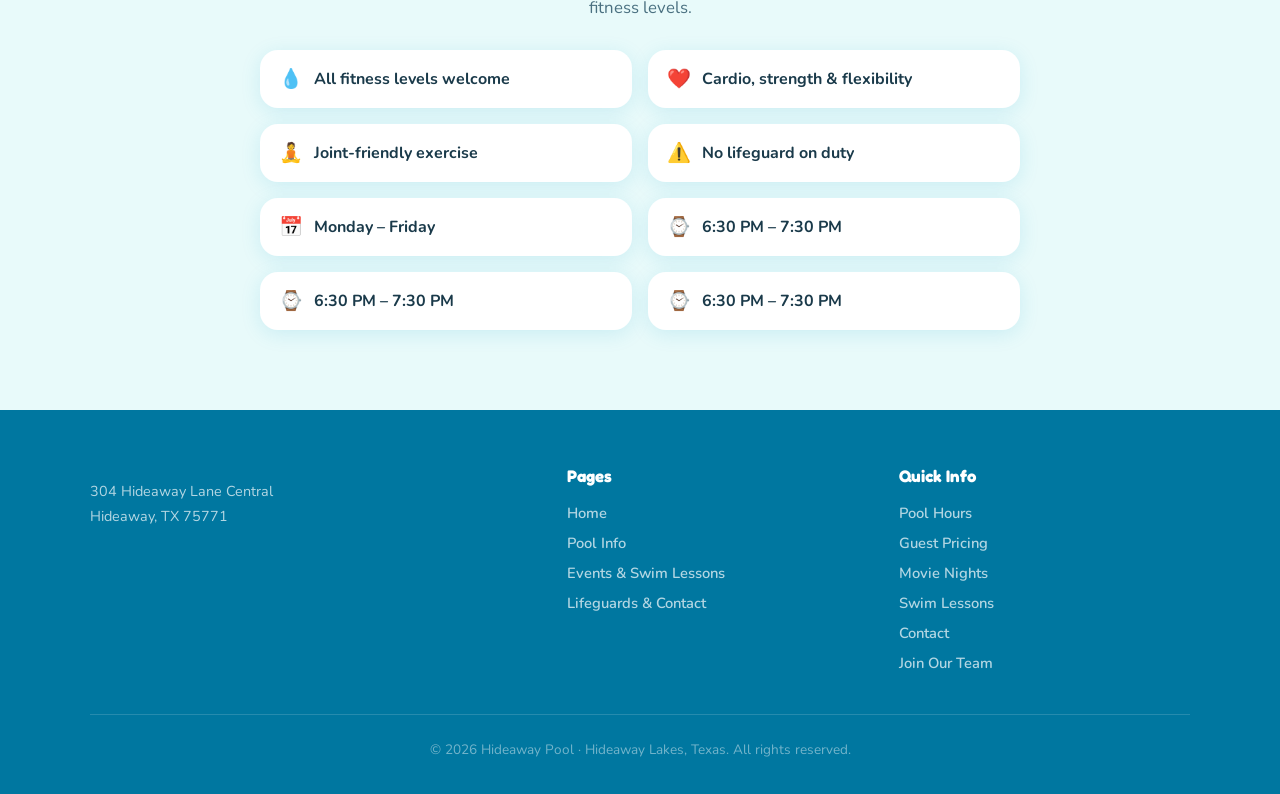
==== commit 5bc2f537: "Update events.html" ====
--- a/events.html
+++ b/events.html
@@ -108,13 +108,14 @@
     NOT IN USE -->
 
   
-<!-- ══ WAVE ══ -->
+<!-- ══ WAVE 
 <div class="wave-divider">
   <svg viewBox="0 0 1200 60" xmlns="http://www.w3.org/2000/svg" preserveAspectRatio="none" style="height:60px; background:var(--aqua-pale)">
     <path d="M0 60 L0 30 Q300 0 600 30 Q900 60 1200 30 L1200 60Z" fill="white"/>
   </svg>
 </div>
-
+ -->
+  
 <!-- ══ SWIM LESSONS ══ -->
 <section class="section section-alt" id="lessons">
   <div class="container">
@@ -122,7 +123,7 @@
 
       <div class="fade-up">
         <h2 class="section-title">🏊 Swim Lessons</h2>
-        <div style="display:inline-block; background:var(--sky); color:#fff; font-family:'Fredoka One',cursive; font-size:1.5rem; padding:0.4rem 1.2rem; border-radius:50px; margin:0.8rem 0 1rem">4 - 50 minute classes - $100 total per child</div>
+        <div style="display:inline-block; background:var(--sky); color:#fff; font-family:'Fredoka One',cursive; font-size:1.5rem; padding:0.4rem 1.2rem; border-radius:50px; margin:0.8rem 0 1rem">4 - 50 minute classes - $100 total</div>
         <p>Swim lessons are available for beginners and younger swimmers. Each class is 50 minutes long and focuses on water safety and basic swimming skills in a fun, encouraging environment.</p>
         <ul style="list-style:none; margin:1.2rem 0; display:flex; flex-direction:column; gap:0.6rem">
           <li style="display:flex; gap:0.6rem; font-weight:600; align-items:center"><span style="color:var(--sky)">🏅</span> Beginner &amp; younger swimmers welcome</li>
@@ -153,6 +154,39 @@
   </div>
 </section>
 
+<!-- WAVE -->
+<div class="wave-divider">
+  <svg viewBox="0 0 1200 60" xmlns="http://www.w3.org/2000/svg" preserveAspectRatio="none" style="height:60px; background:var(--aqua-pale)">
+    <path d="M0 60 L0 30 Q300 0 600 30 Q900 60 1200 30 L1200 60Z" fill="white"/>
+  </svg>
+</div>
+
+<!--  ADULT WATER AEROBICS CLASSES  -->
+<section class="section section-alt" id="lessons">
+  <div class="container">
+
+    <div class="fade-up aerobics-wrap">
+      <h2 class="section-title">🏊 Water Aerobics</h2>
+
+      <p>
+        Fun, low-impact aquatic workouts that improve cardio, strength, and flexibility for all fitness levels.
+      </p>
+
+      <ul class="aerobics-list">
+        <li><span>💧</span> All fitness levels welcome</li>
+        <li><span>❤️</span> Cardio, strength &amp; flexibility</li>
+        <li><span>🧘</span> Joint-friendly exercise</li>
+        <li><span>⚠️</span> No lifeguard on duty</li>
+        <li><span>📅</span> Monday – Friday</li>
+        <li><span>⌚</span> 6:30 PM – 7:30 PM</li>
+        <li><span>⌚</span> 6:30 PM – 7:30 PM</li>
+        <li><span>⌚</span> 6:30 PM – 7:30 PM</li>
+      </ul>
+    </div>
+
+  </div>
+</section>
+
 <!-- ══ FOOTER ══ -->
 <footer>
   <div class="footer-inner">
--- a/style.css
+++ b/style.css
@@ -629,6 +629,51 @@
   margin-bottom: 0.8rem;
 }
 .manager-info p { font-size: 0.95rem; }
+
+/* ── WATER AEROBICS ── */
+.aerobics-wrap {
+  max-width: 760px;
+  margin: 0 auto;
+  text-align: center;
+}
+
+.aerobics-wrap p {
+  max-width: 640px;
+  margin: 0 auto 1.8rem;
+}
+
+.aerobics-list {
+  list-style: none;
+  display: grid;
+  grid-template-columns: 1fr 1fr;
+  gap: 1rem;
+  margin-top: 1.5rem;
+}
+
+.aerobics-list li {
+  background: var(--white);
+  border-radius: var(--radius);
+  box-shadow: var(--card-shadow);
+  padding: 1rem 1.2rem;
+  display: flex;
+  align-items: center;
+  gap: 0.7rem;
+  font-weight: 700;
+  color: var(--text);
+  text-align: left;
+}
+
+.aerobics-list span {
+  font-size: 1.2rem;
+  color: var(--sky);
+  flex-shrink: 0;
+}
+
+@media (max-width: 640px) {
+  .aerobics-list {
+    grid-template-columns: 1fr;
+  }
+}
 
 /* ── INFO GRID (location+hours) ── */
 .info-2col {
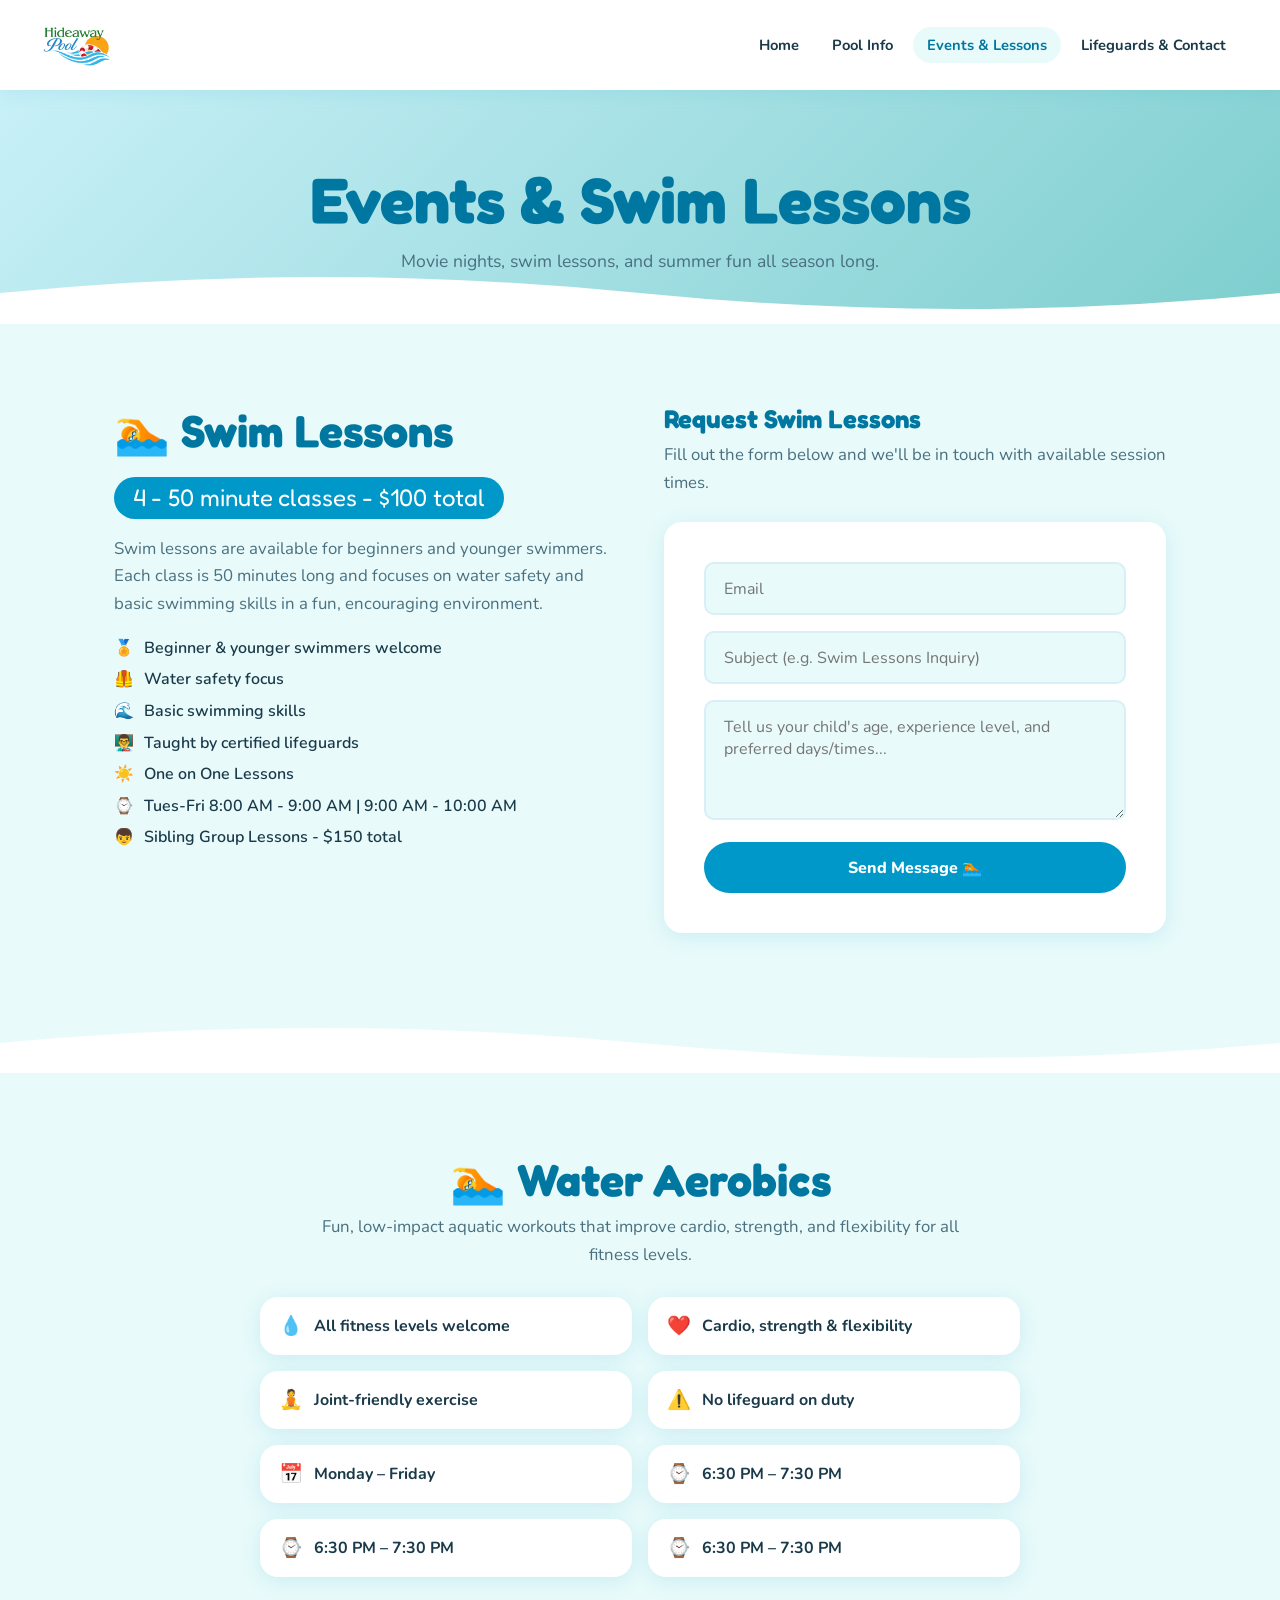
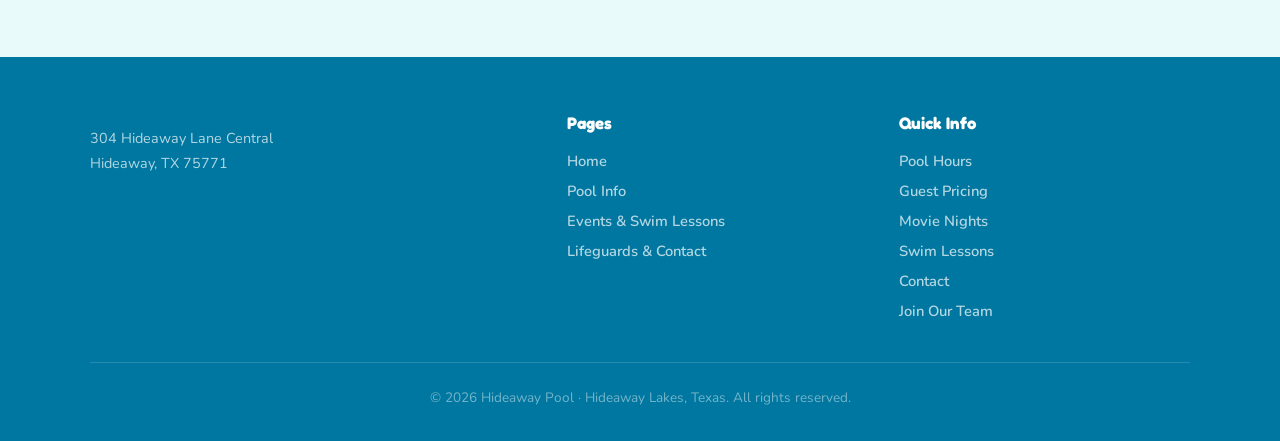
==== commit e25c835a: "Update events.html" ====
--- a/events.html
+++ b/events.html
@@ -130,11 +130,10 @@
           <li style="display:flex; gap:0.6rem; font-weight:600; align-items:center"><span style="color:var(--sky)">🦺</span> Water safety focus</li>
           <li style="display:flex; gap:0.6rem; font-weight:600; align-items:center"><span style="color:var(--sky)">🌊</span> Basic swimming skills</li>
           <li style="display:flex; gap:0.6rem; font-weight:600; align-items:center"><span style="color:var(--sky)">👨‍🏫</span> Taught by certified lifeguards</li>
-          <li style="display:flex; gap:0.6rem; font-weight:600; align-items:center"><span style="color:var(--sky)">☀️</span> One on One Lessons/li>
+          <li style="display:flex; gap:0.6rem; font-weight:600; align-items:center"><span style="color:var(--sky)">☀️</span> One on One Lessons</li>
           <li style="display:flex; gap:0.6rem; font-weight:600; align-items:center"><span style="color:var(--sky)">⌚</span> Tues-Fri 8:00 AM - 9:00 AM | 9:00 AM - 10:00 AM</li>
           <li style="display:flex; gap:0.6rem; font-weight:600; align-items:center"><span style="color:var(--sky)">👦</span> Sibling Group Lessons - $150 total</li>
         </ul>
-        <img src="images/LfGrdLinup1.jpg" alt="Lifeguards Lined Up" style="width:100%; border-radius:18px; display:block;">
       </div>
 
       <div class="fade-up">
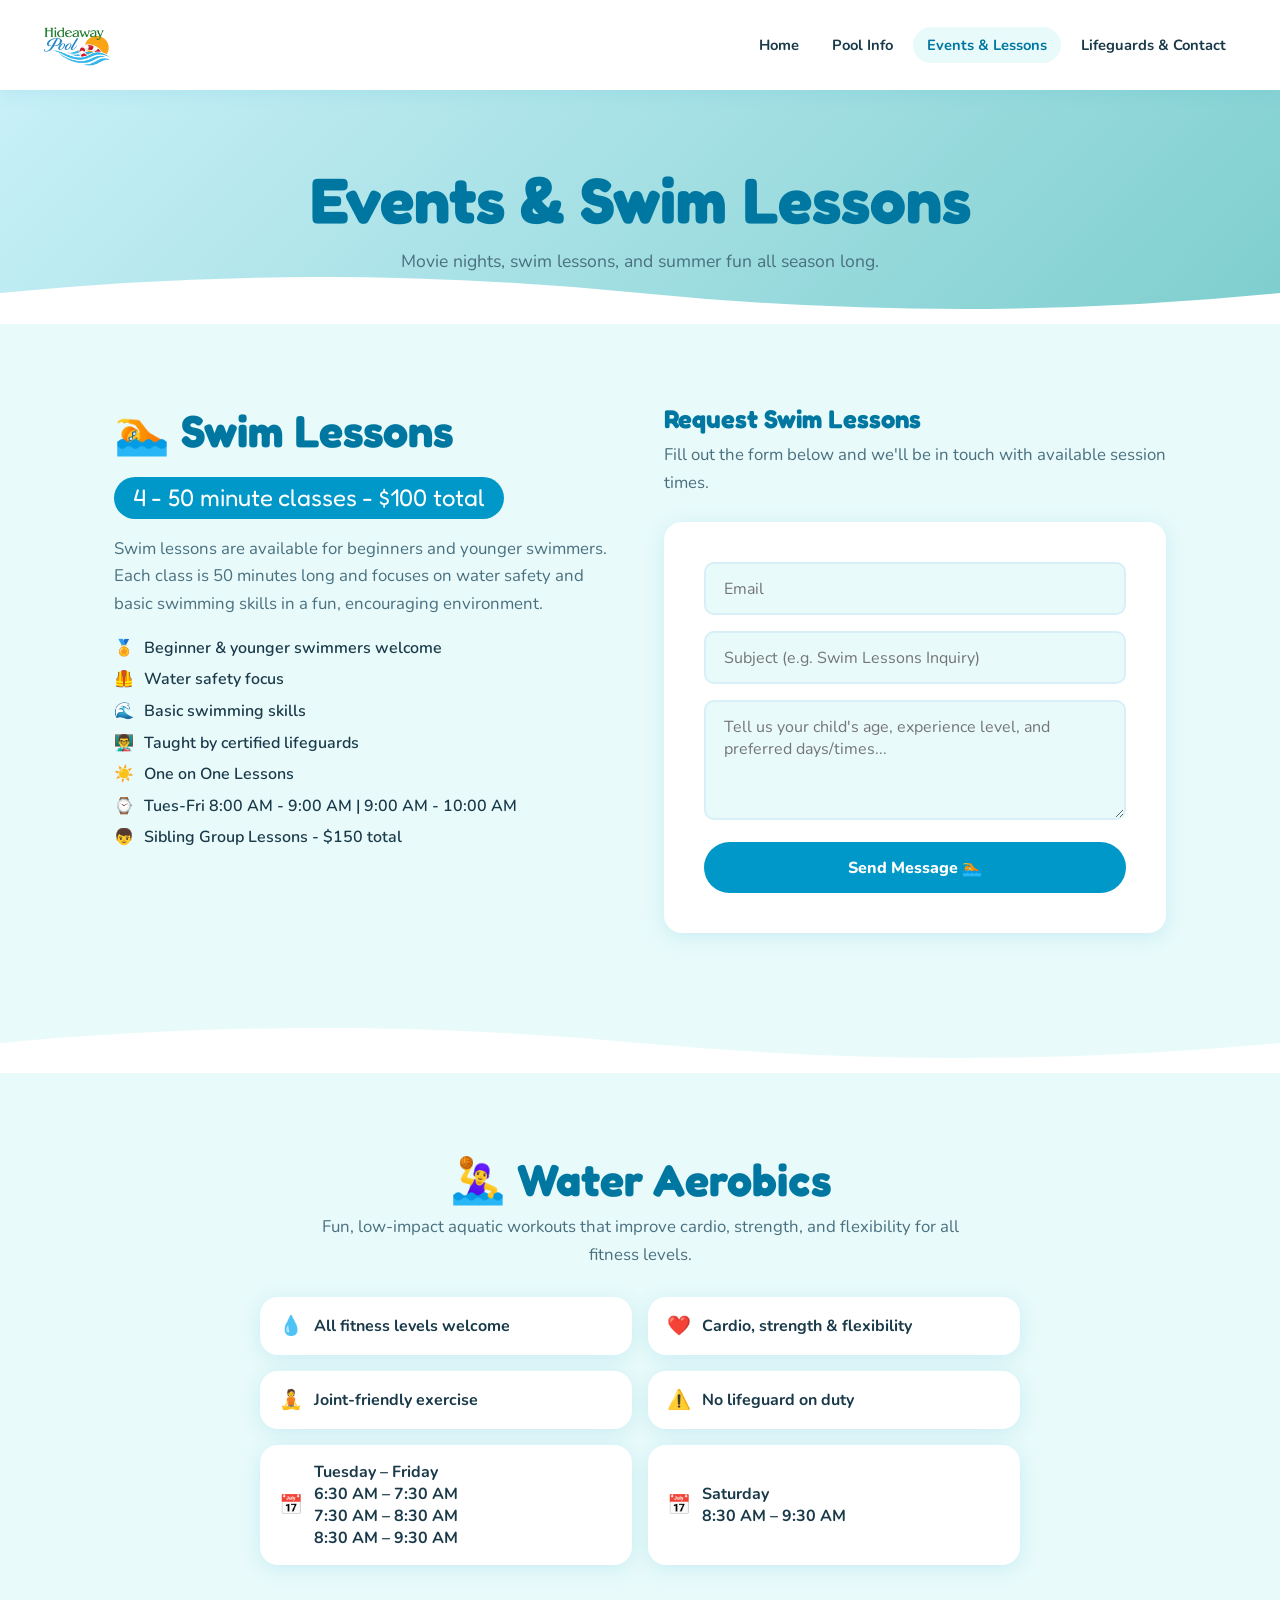
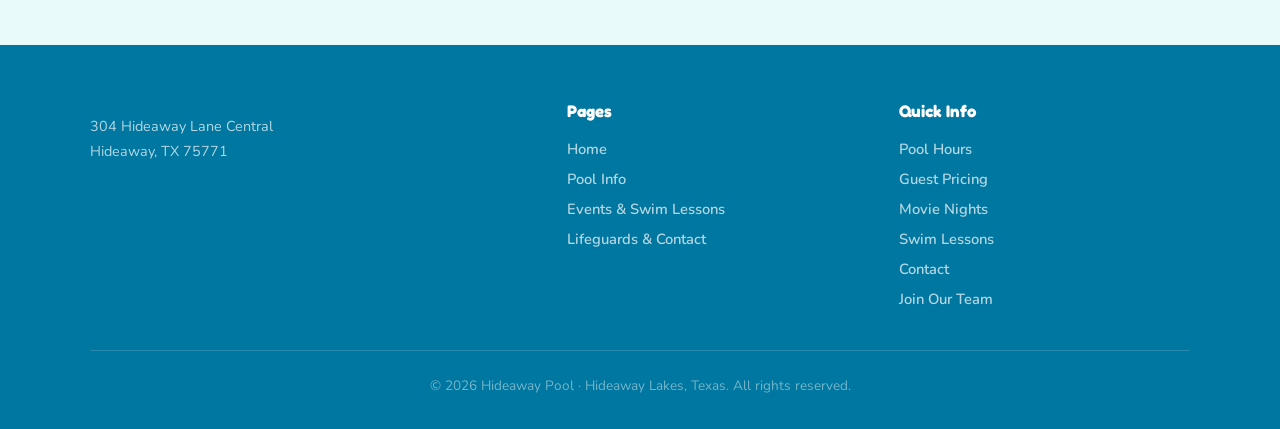
==== commit d14ae27b: "Update events.html" ====
--- a/events.html
+++ b/events.html
@@ -165,21 +165,31 @@
   <div class="container">
 
     <div class="fade-up aerobics-wrap">
-      <h2 class="section-title">🏊 Water Aerobics</h2>
-
-      <p>
-        Fun, low-impact aquatic workouts that improve cardio, strength, and flexibility for all fitness levels.
-      </p>
-
+      <h2 class="section-title">🤽‍♀️ Water Aerobics</h2>
+      <p>Fun, low-impact aquatic workouts that improve cardio, strength, and flexibility for all fitness levels.</p>
       <ul class="aerobics-list">
         <li><span>💧</span> All fitness levels welcome</li>
         <li><span>❤️</span> Cardio, strength &amp; flexibility</li>
         <li><span>🧘</span> Joint-friendly exercise</li>
         <li><span>⚠️</span> No lifeguard on duty</li>
-        <li><span>📅</span> Monday – Friday</li>
-        <li><span>⌚</span> 6:30 PM – 7:30 PM</li>
-        <li><span>⌚</span> 6:30 PM – 7:30 PM</li>
-        <li><span>⌚</span> 6:30 PM – 7:30 PM</li>
+
+        <li>
+        <span>📅</span>
+      <div>
+        <strong>Tuesday – Friday</strong>
+        <br>6:30 AM – 7:30 AM
+        <br>7:30 AM – 8:30 AM
+        <br>8:30 AM – 9:30 AM
+      </div>
+        </li>
+
+        <li>
+        <span>📅</span>
+      <div>
+        <strong>Saturday</strong>
+        <br>8:30 AM – 9:30 AM
+      </div>
+        </li>
       </ul>
     </div>
 
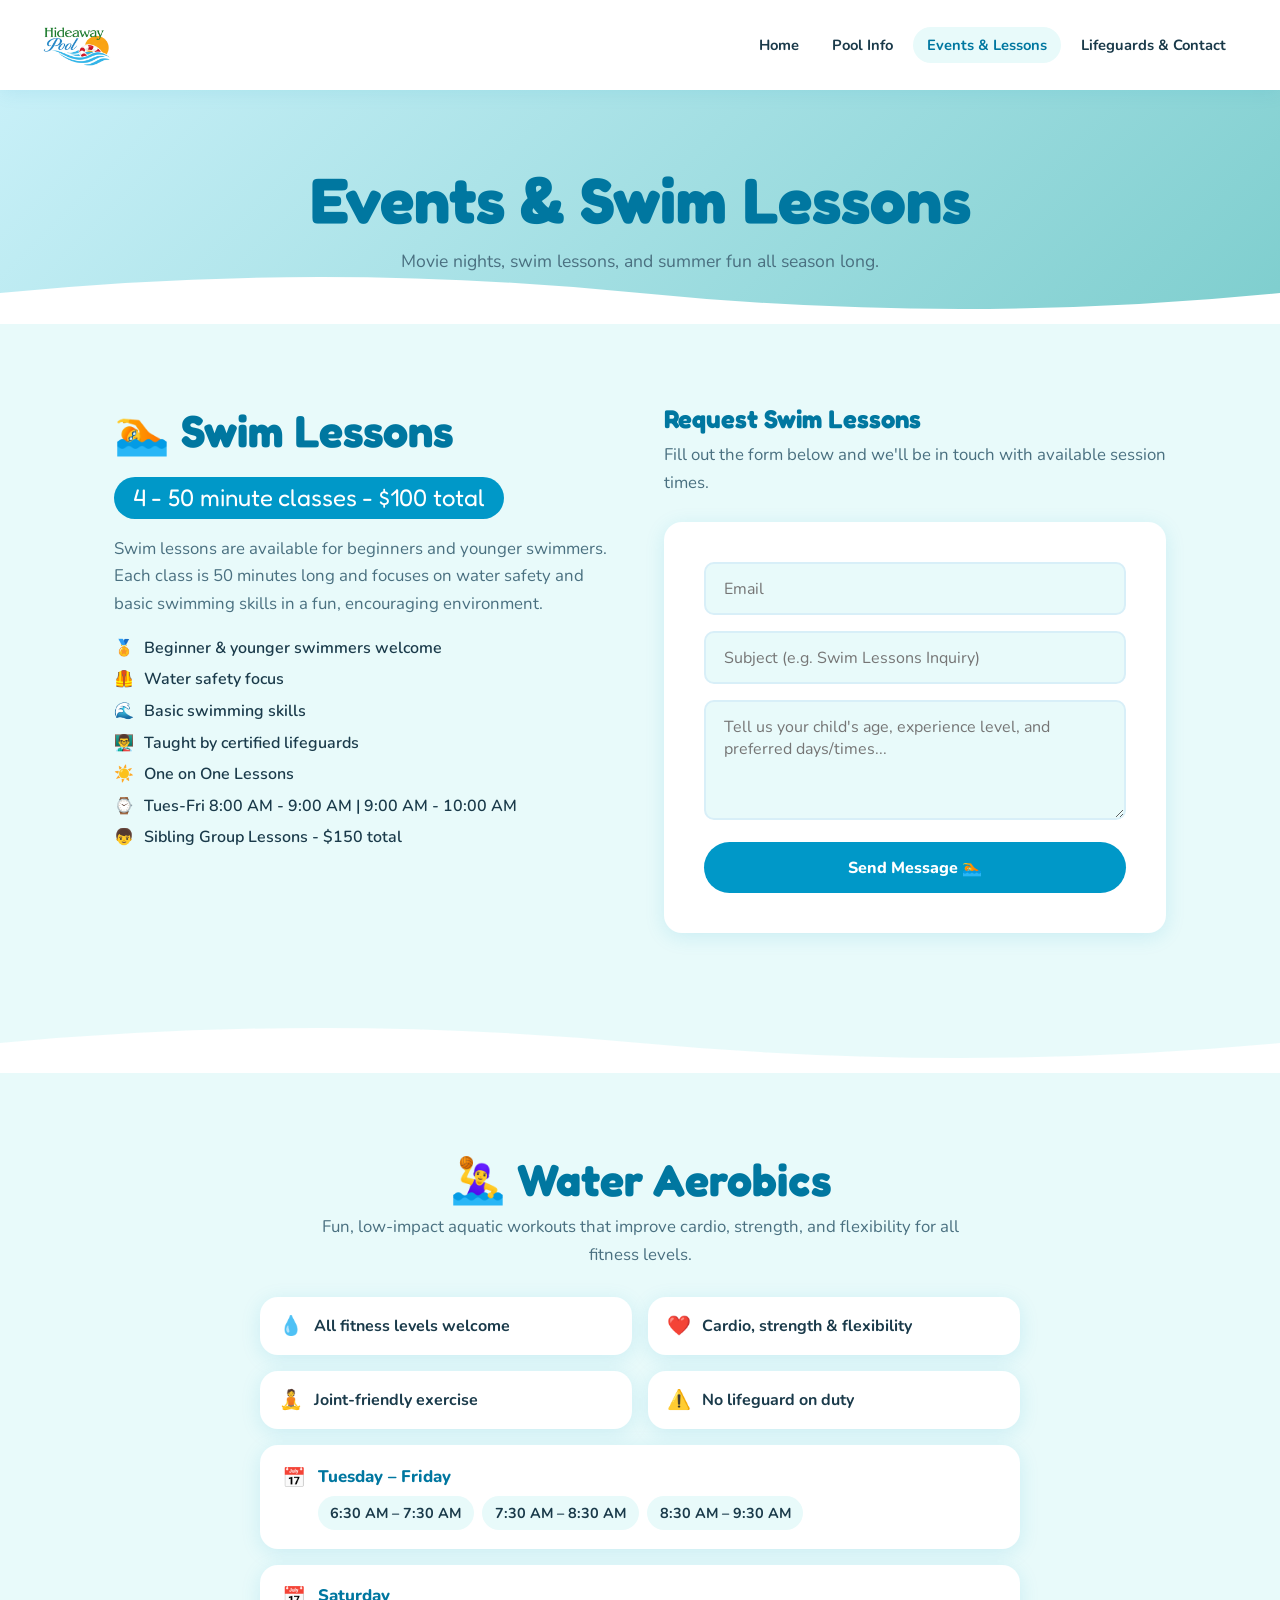
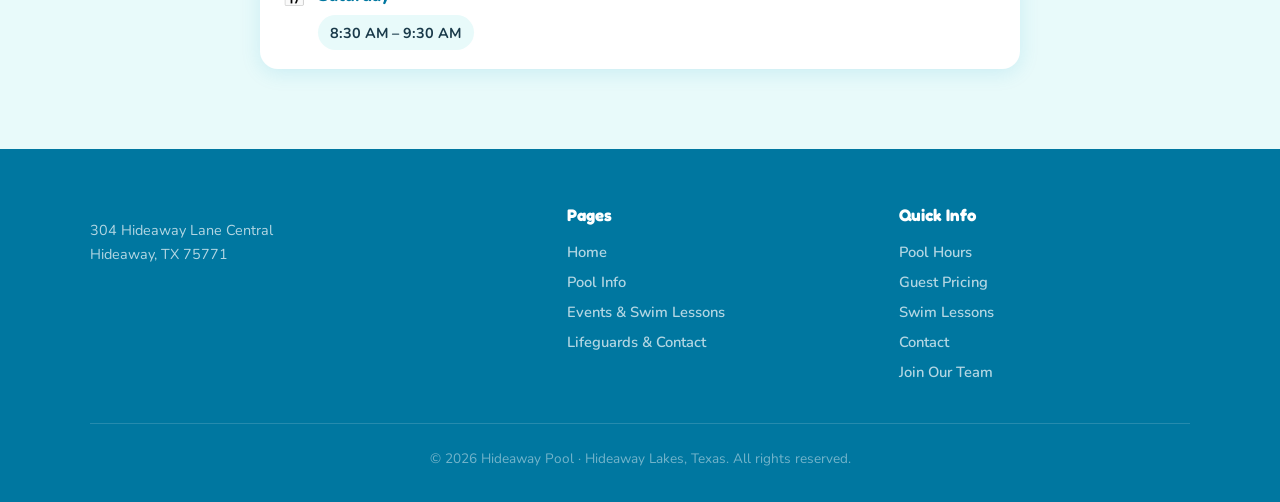
==== commit 5421224b: "Update events.html" ====
--- a/events.html
+++ b/events.html
@@ -173,26 +173,29 @@
         <li><span>🧘</span> Joint-friendly exercise</li>
         <li><span>⚠️</span> No lifeguard on duty</li>
 
-        <li>
-        <span>📅</span>
-      <div>
-        <strong>Tuesday – Friday</strong>
-        <br>6:30 AM – 7:30 AM
-        <br>7:30 AM – 8:30 AM
-        <br>8:30 AM – 9:30 AM
-      </div>
-        </li>
-
-        <li>
-        <span>📅</span>
-      <div>
-        <strong>Saturday</strong>
-        <br>8:30 AM – 9:30 AM
-      </div>
-        </li>
+          <li class="schedule-item">
+            <span>📅</span>
+            <div class="schedule-content">
+              <div class="schedule-day">Tuesday – Friday</div>
+              <div class="schedule-times">
+                <div>6:30 AM – 7:30 AM</div>
+                <div>7:30 AM – 8:30 AM</div>
+                <div>8:30 AM – 9:30 AM</div>
+              </div>
+            </div>
+          </li>
+          <li class="schedule-item">
+            <span>📅</span>
+            <div class="schedule-content">
+              <div class="schedule-day">Saturday</div>
+              <div class="schedule-times">
+                <div>8:30 AM – 9:30 AM</div>
+              </div>
+            </div>
+          </li>
+        
       </ul>
     </div>
-
   </div>
 </section>
 
@@ -223,7 +226,7 @@
       <ul>
         <li><a href="pool-info.html#hours">Pool Hours</a></li>
         <li><a href="pool-info.html#pricing">Guest Pricing</a></li>
-        <li><a href="events.html#movies">Movie Nights</a></li>
+<!--        <li><a href="events.html#movies">Movie Nights</a></li>    -->
         <li><a href="events.html#lessons">Swim Lessons</a></li>
         <li><a href="lifeguards.html#reserve">Contact</a></li>
         <li><a href="lifeguard-apply.html">Join Our Team</a></li>
--- a/style.css
+++ b/style.css
@@ -370,6 +370,21 @@
 .wave-divider svg { display: block; width: 100%; }
 
 /* ── HOURS TABLE ── */
+.hours-table .day-col {
+  width: 180px;
+  text-align: center;
+}
+.hours-table .day-col {
+  color: var(--text);
+  font-weight: 700;
+  width: 34%;
+  min-width: 140px;
+}
+
+.hours-table .time-col {
+  color: var(--sky-dark);
+  width: 66%;
+}
 .hours-table {
   width: 100%;
   border-collapse: separate;
@@ -631,6 +646,39 @@
 .manager-info p { font-size: 0.95rem; }
 
 /* ── WATER AEROBICS ── */
+.schedule-item {
+  grid-column: 1 / -1;
+  align-items: flex-start !important;
+  padding: 1.2rem 1.4rem !important;
+}
+
+.schedule-content {
+  display: flex;
+  flex-direction: column;
+  gap: 0.5rem;
+}
+
+.schedule-day {
+  font-size: 1.05rem;
+  font-weight: 800;
+  color: var(--sky-dark);
+}
+
+.schedule-times {
+  display: flex;
+  flex-wrap: wrap;
+  gap: 0.5rem;
+}
+
+.schedule-times div {
+  background: var(--aqua-pale);
+  color: var(--text);
+  padding: 0.45rem 0.8rem;
+  border-radius: 50px;
+  font-size: 0.9rem;
+  font-weight: 700;
+}
+
 .aerobics-wrap {
   max-width: 760px;
   margin: 0 auto;
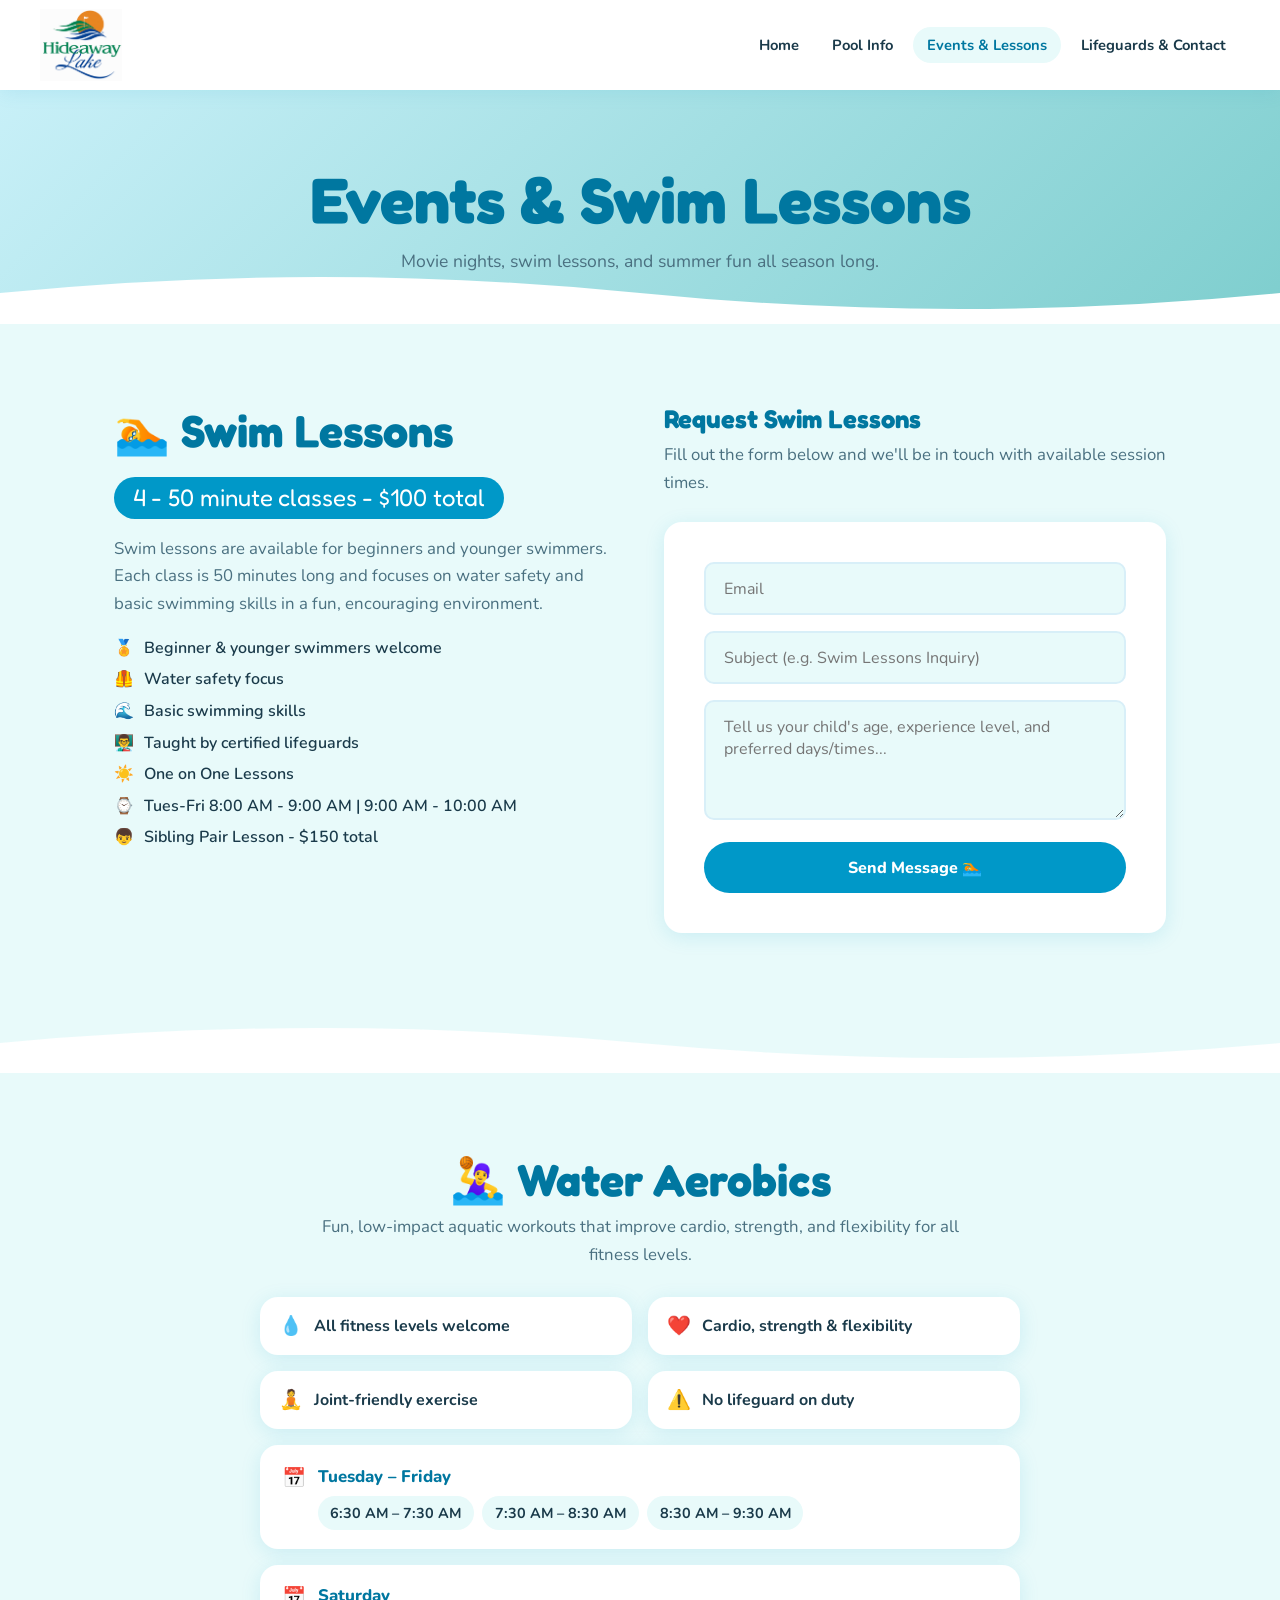
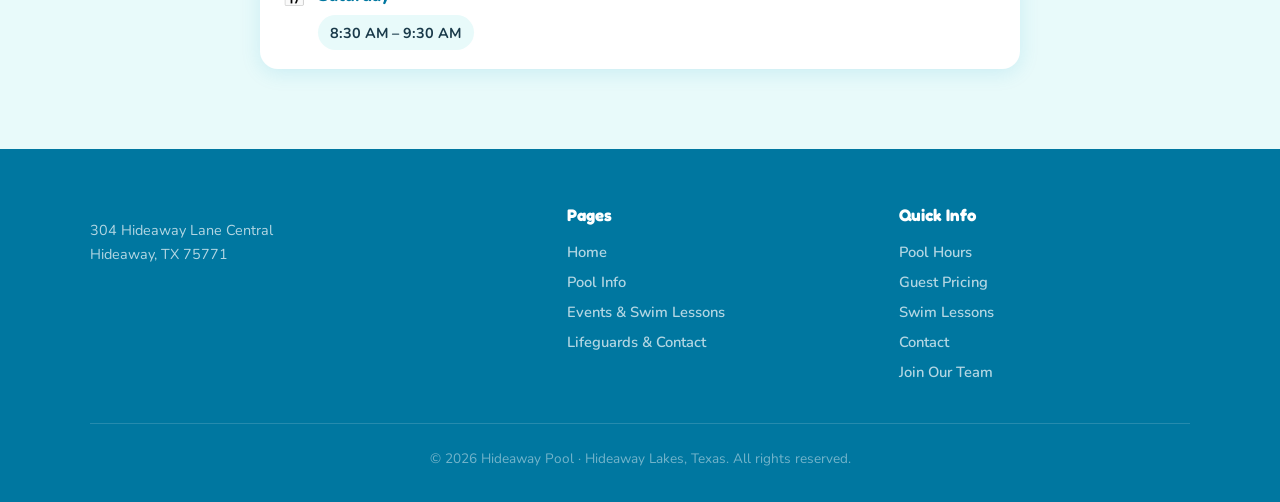
==== commit e42a2692: "Update events.html" ====
--- a/events.html
+++ b/events.html
@@ -132,7 +132,7 @@
           <li style="display:flex; gap:0.6rem; font-weight:600; align-items:center"><span style="color:var(--sky)">👨‍🏫</span> Taught by certified lifeguards</li>
           <li style="display:flex; gap:0.6rem; font-weight:600; align-items:center"><span style="color:var(--sky)">☀️</span> One on One Lessons</li>
           <li style="display:flex; gap:0.6rem; font-weight:600; align-items:center"><span style="color:var(--sky)">⌚</span> Tues-Fri 8:00 AM - 9:00 AM | 9:00 AM - 10:00 AM</li>
-          <li style="display:flex; gap:0.6rem; font-weight:600; align-items:center"><span style="color:var(--sky)">👦</span> Sibling Group Lessons - $150 total</li>
+          <li style="display:flex; gap:0.6rem; font-weight:600; align-items:center"><span style="color:var(--sky)">👦</span> Sibling Pair Lesson - $150 total</li>
         </ul>
       </div>
 
